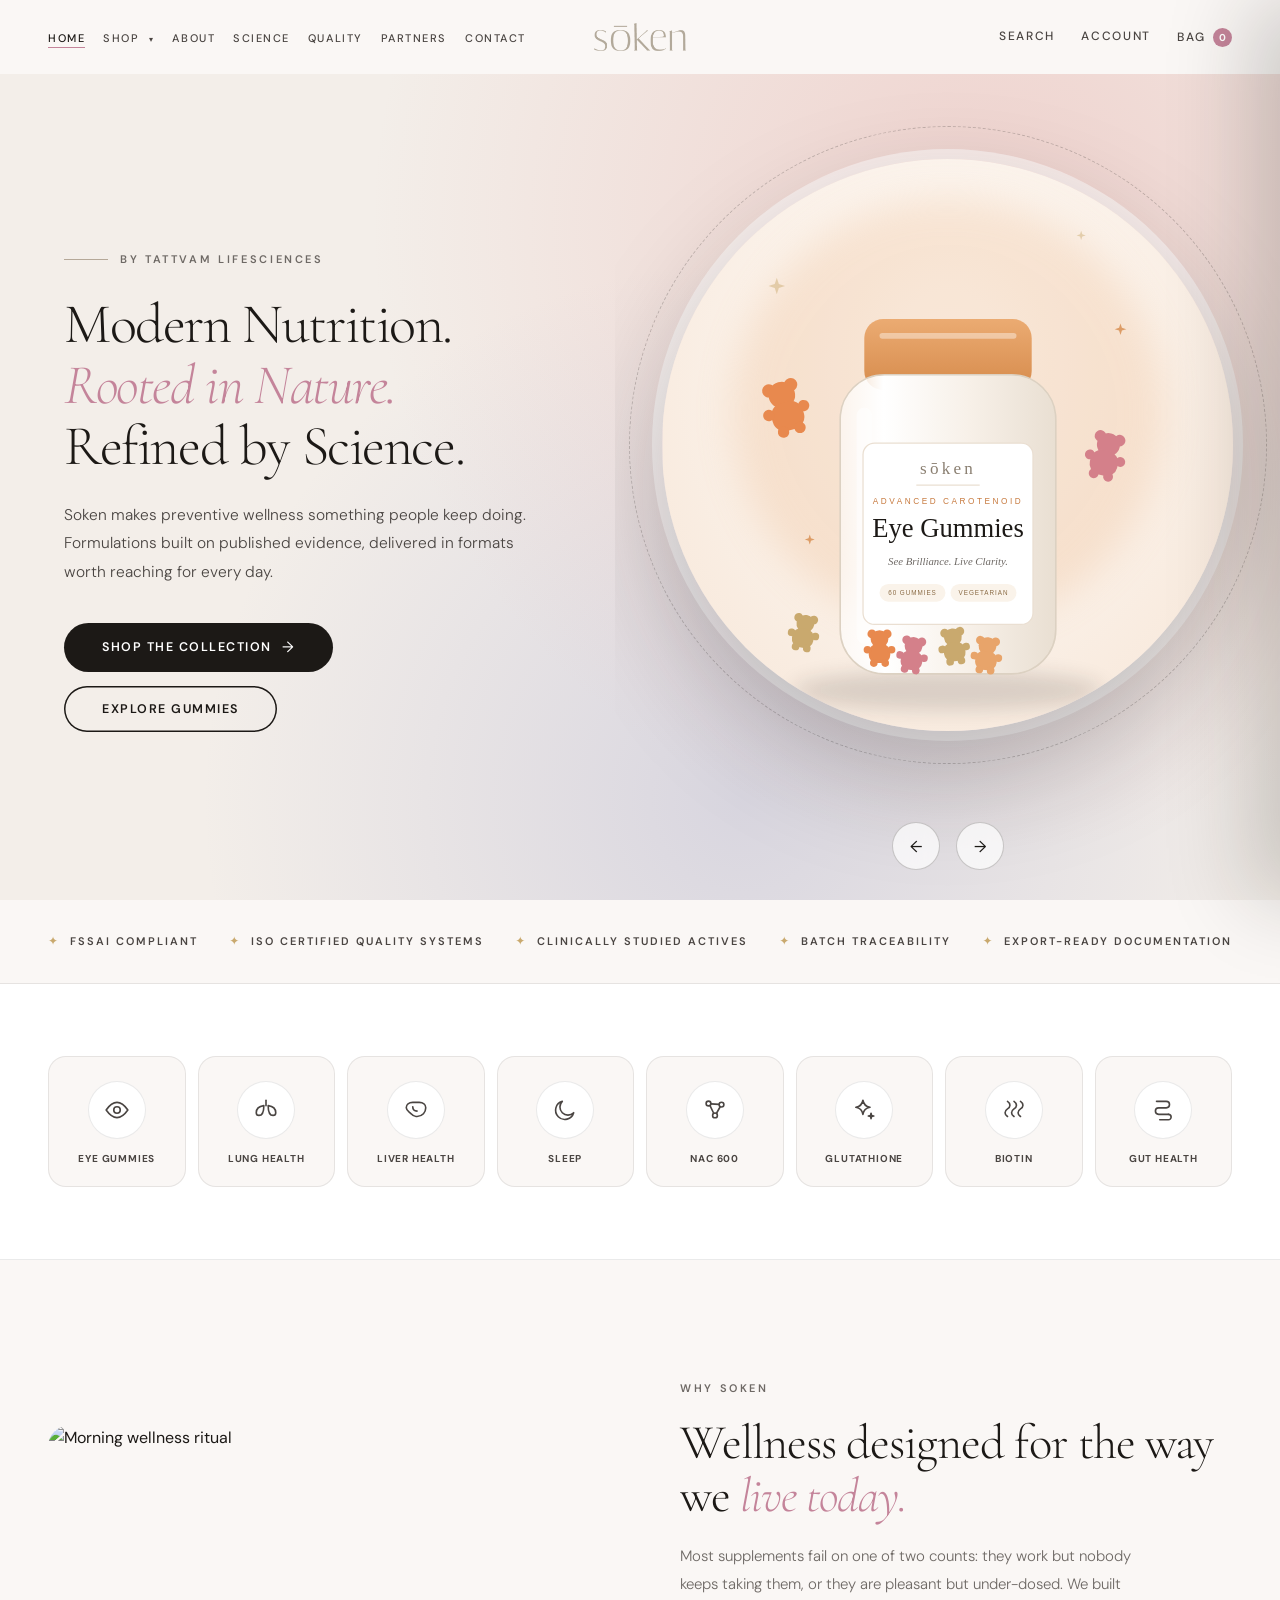
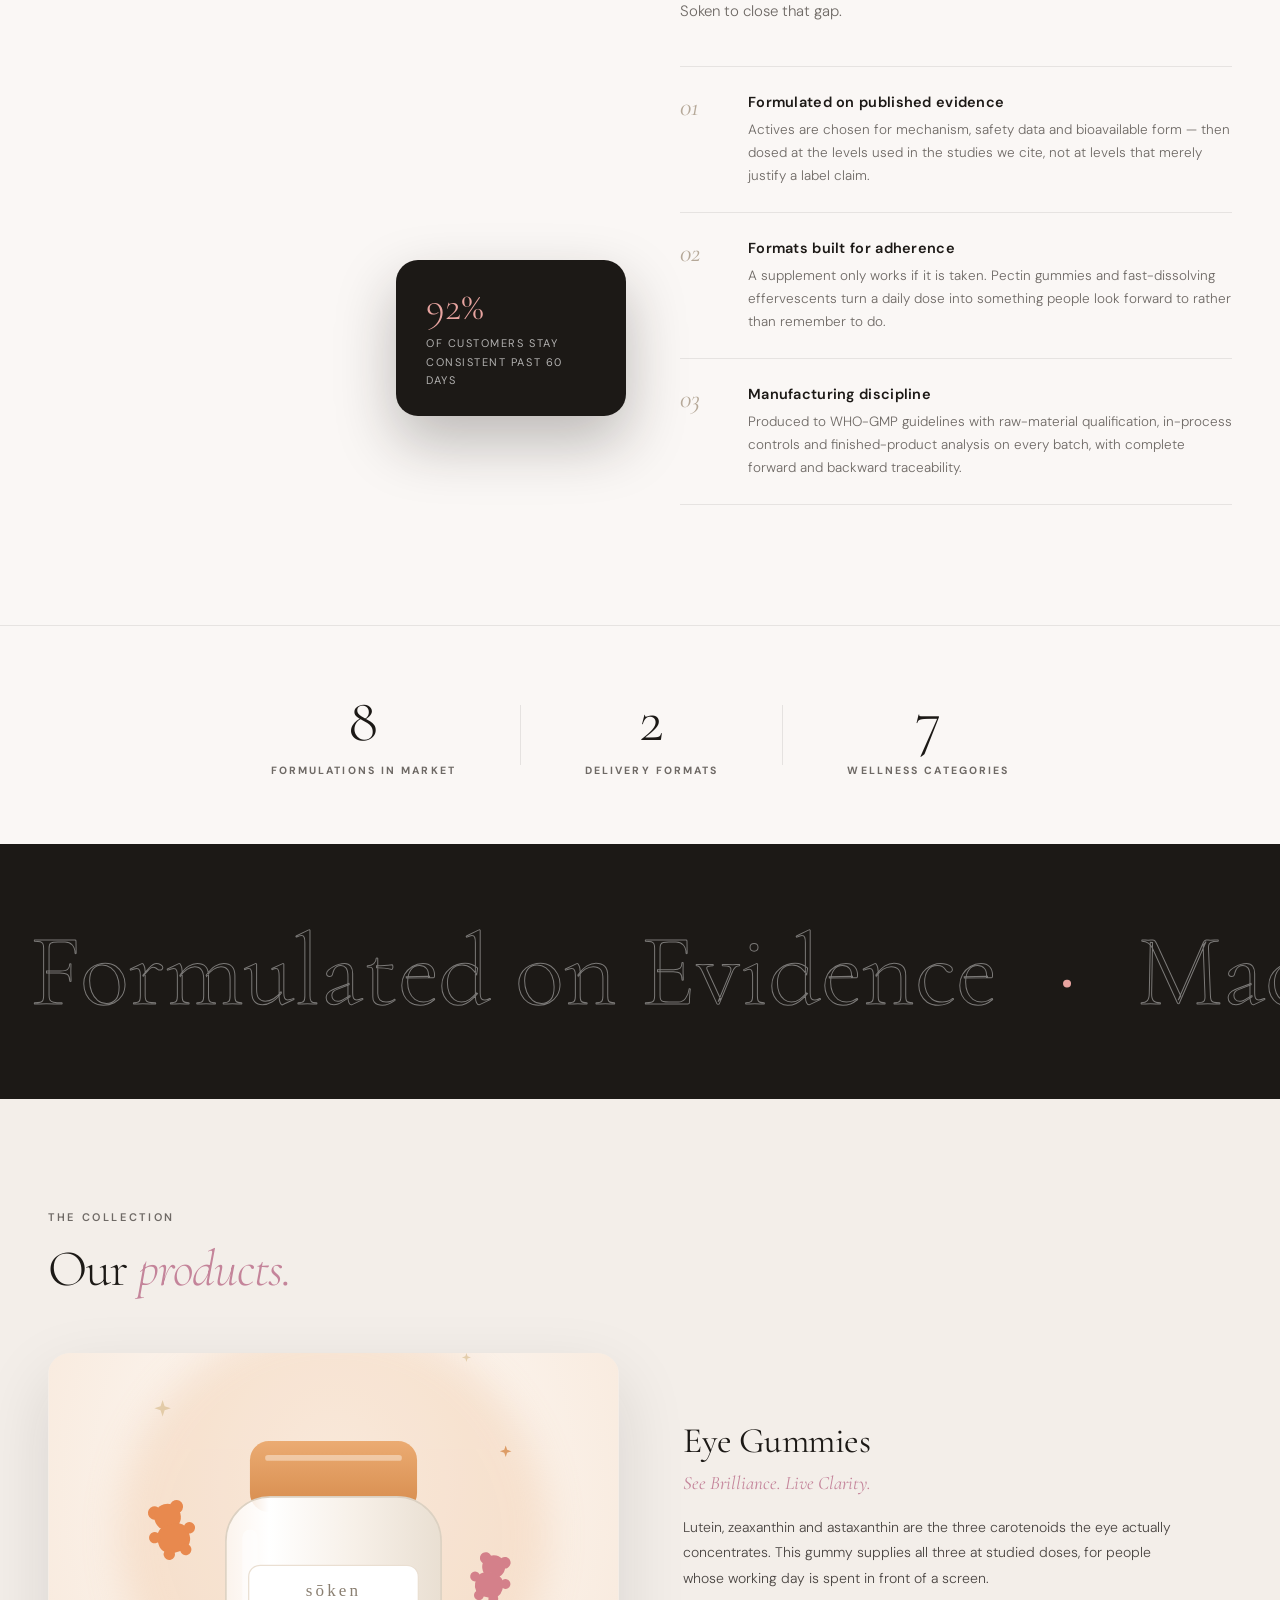
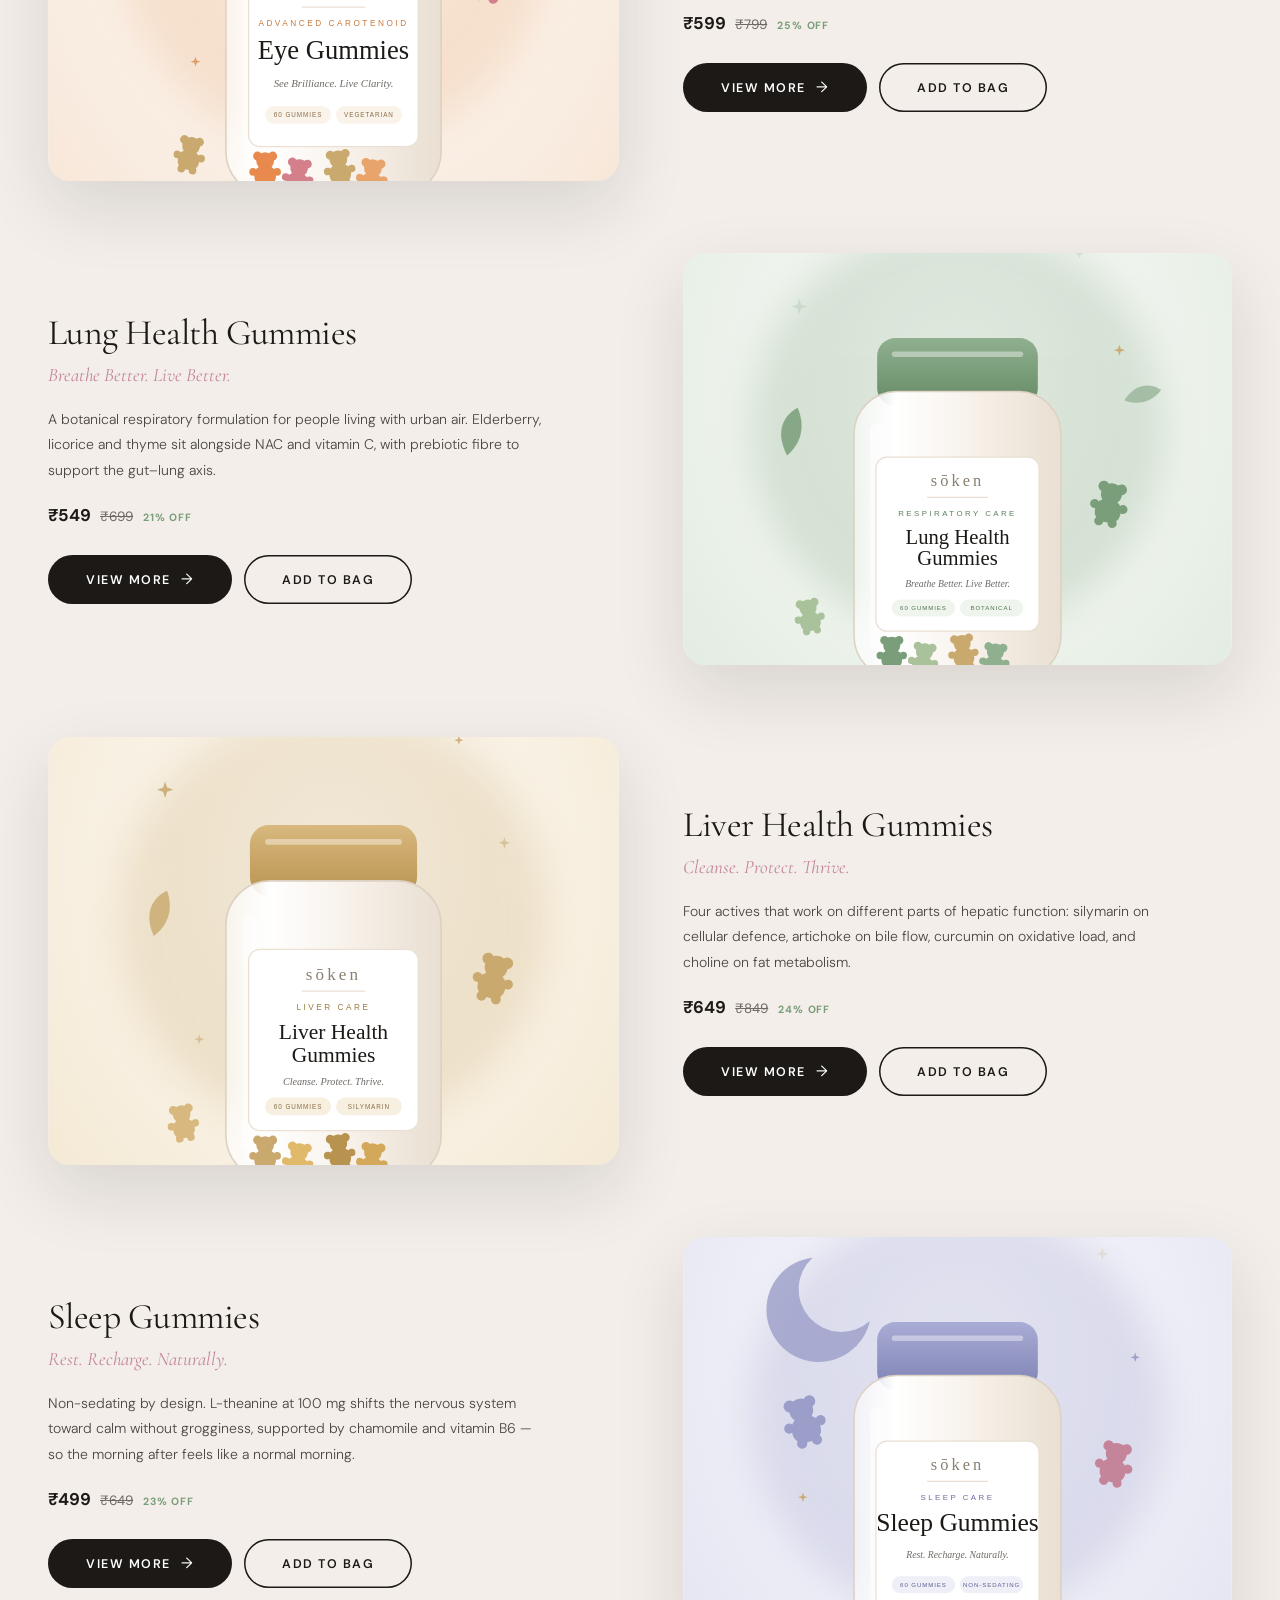
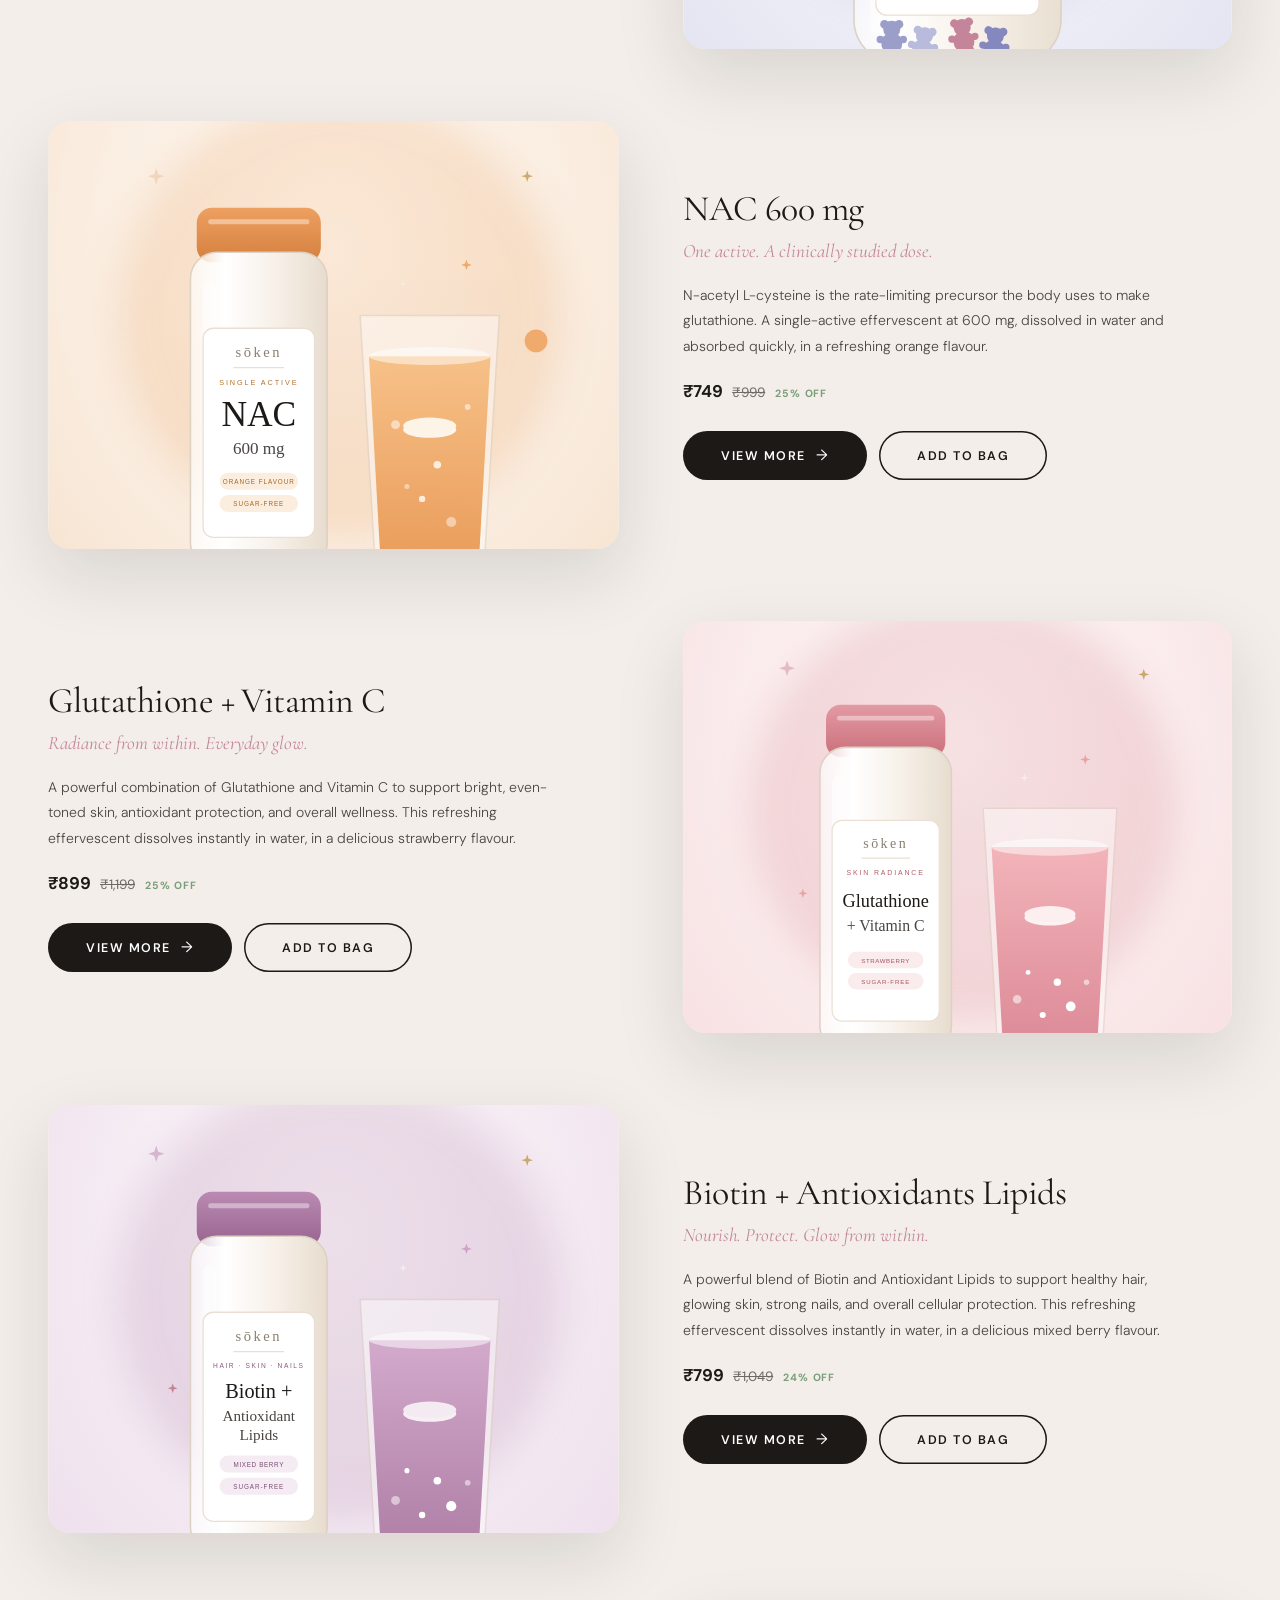
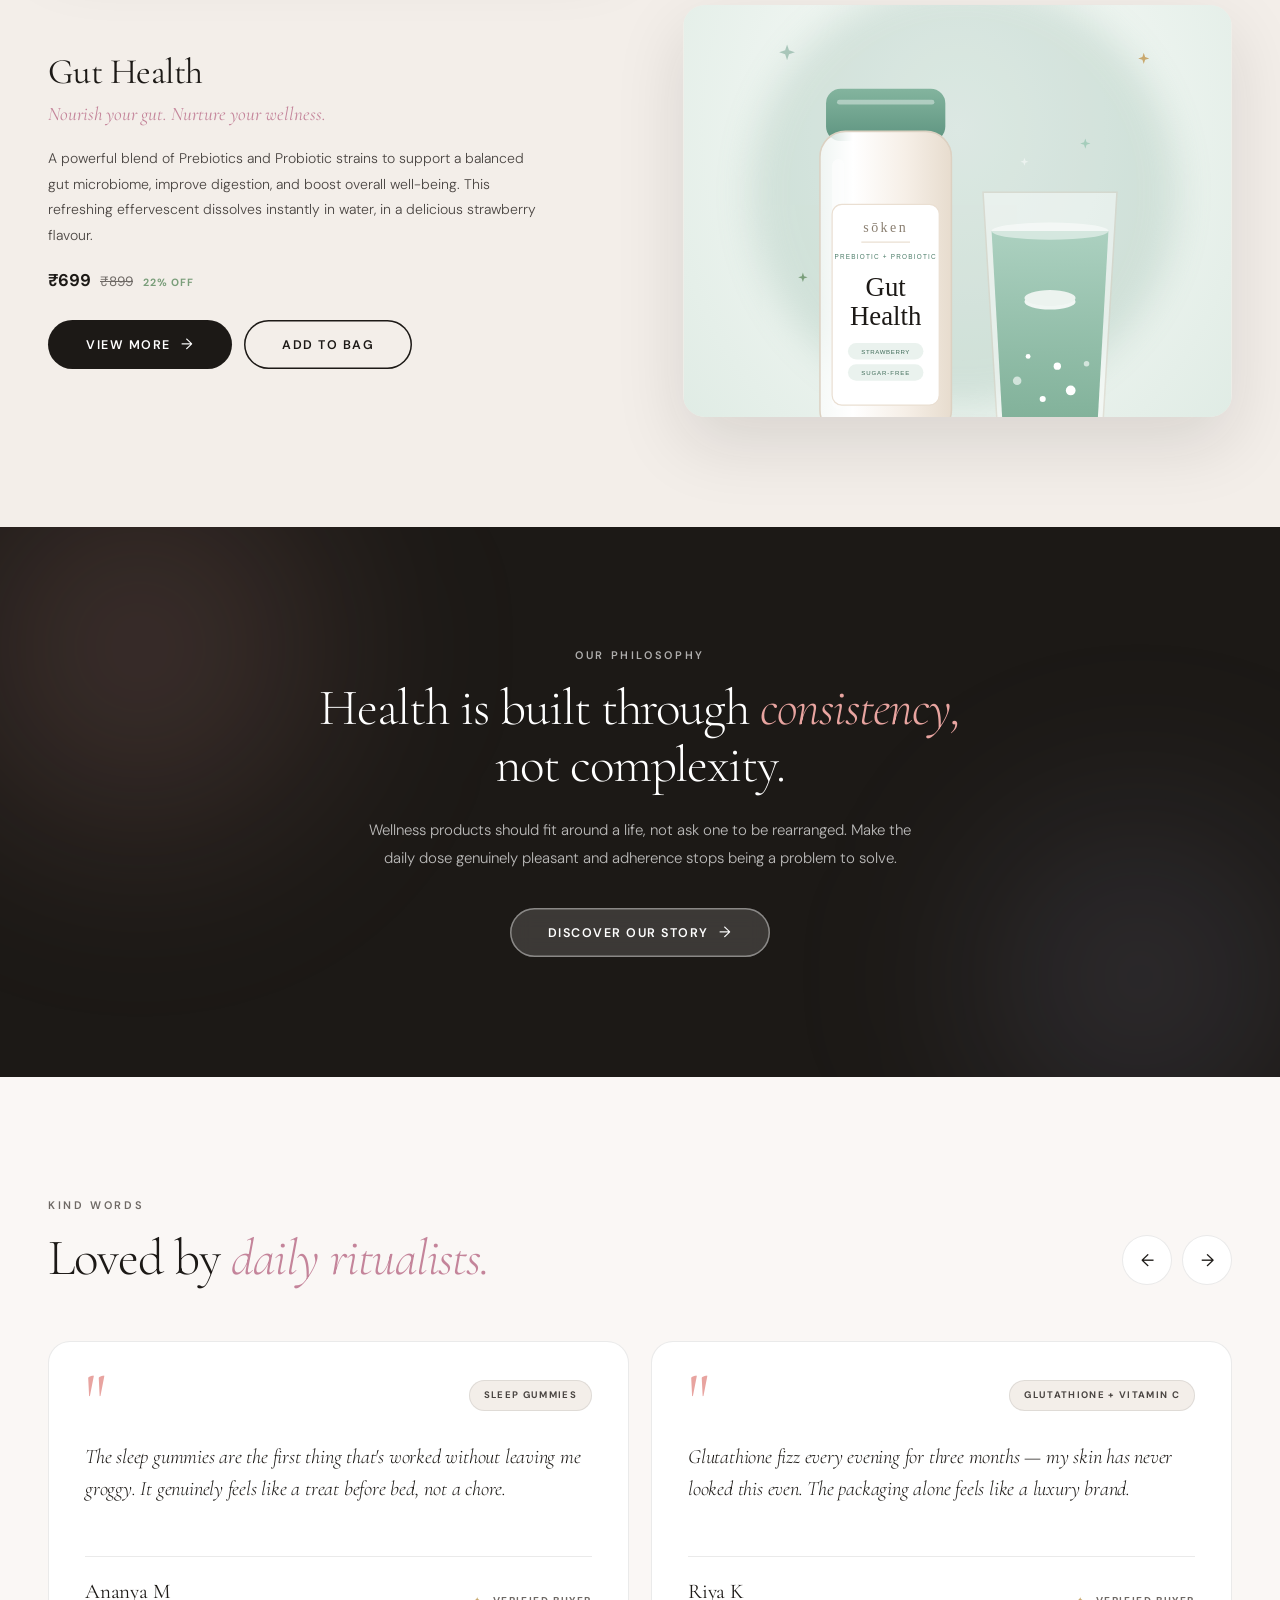
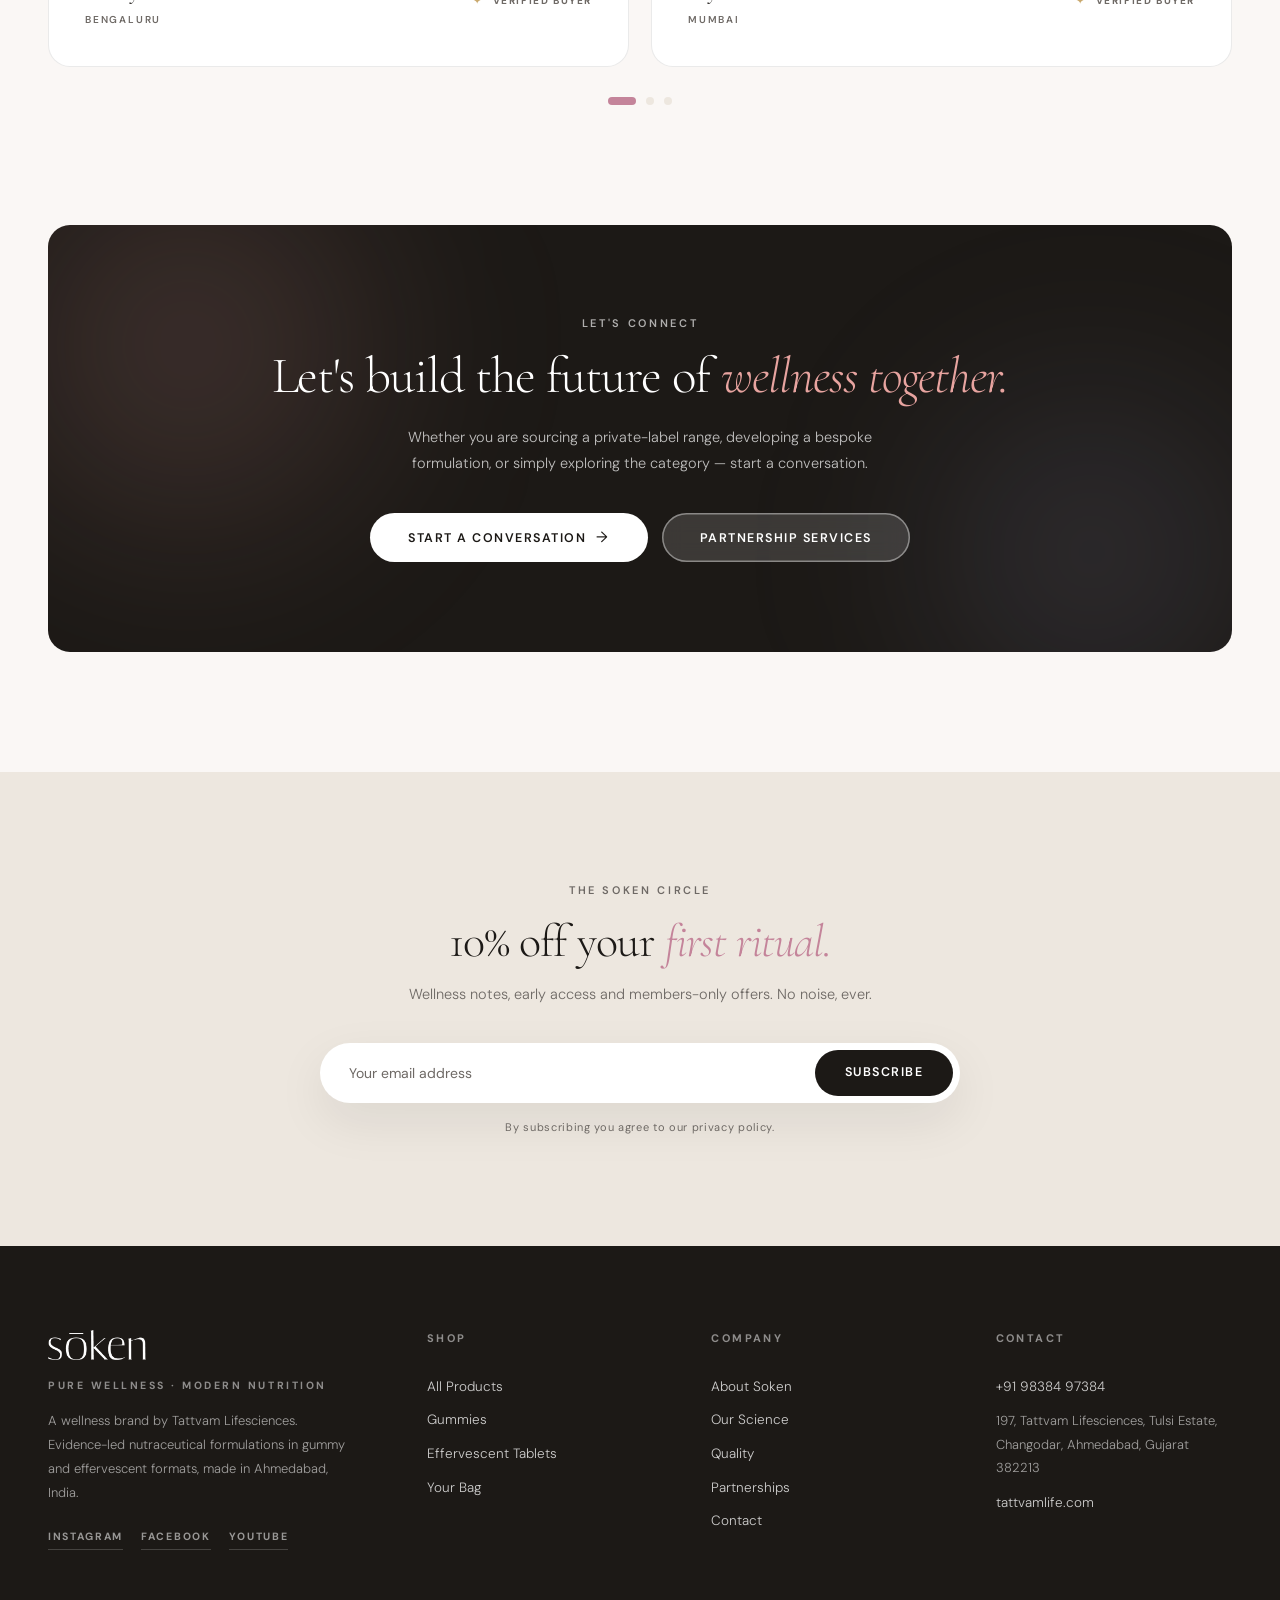
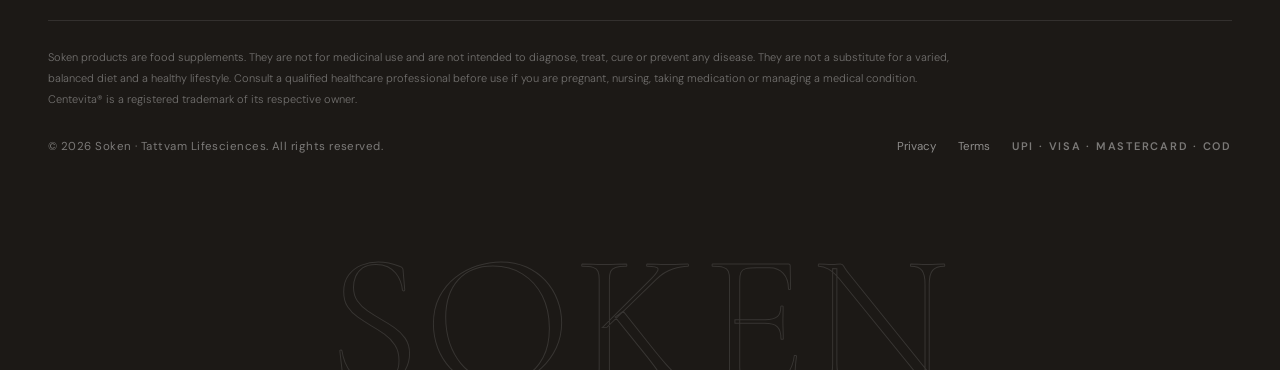
==== index.html @ b578eba3 "Soken premium ecommerce site Static multi-page site (home, shop, product, cart, checkout, about, sci" ====
<!DOCTYPE html>
<html lang="en">
<head>
<meta charset="utf-8">
<meta name="viewport" content="width=device-width,initial-scale=1">
<title>Soken — Pure Wellness. Modern Nutrition.</title>
<meta name="description" content="Soken functional gummies and effervescent tablets — eye, respiratory, liver, sleep, skin and gut wellness. Formulated on evidence, made under WHO-GMP.">
<link rel="icon" href="assets/logo.png">
<link rel="preconnect" href="https://fonts.googleapis.com">
<link rel="preconnect" href="https://fonts.gstatic.com" crossorigin>
<link href="https://fonts.googleapis.com/css2?family=Cormorant+Garamond:ital,wght@0,300;0,400;0,500;1,300;1,400&family=DM+Sans:opsz,wght@9..40,300;9..40,400;9..40,500;9..40,600;9..40,700&display=swap" rel="stylesheet">
<link rel="stylesheet" href="assets/css/style.css?v=2">
</head>
<body data-page="home">

<!-- ===== HEADER ===== -->
<header class="hdr" id="hdr">
  <button class="ham" id="ham" aria-label="Open menu" aria-expanded="false"><span></span><span></span><span></span></button>
  <ul class="hdr-links">
    <li><a href="index.html" class="on">Home</a></li>
    <li class="dd">
      <a href="shop.html">Shop <span class="crt">▾</span></a>
      <div class="dd-panel">
        <a href="shop.html"><span class="t">All Products</span><span class="s">The complete collection</span></a>
        <a href="shop.html?cat=gummies"><span class="t">Gummies</span><span class="s">Eye · Lung · Liver · Sleep</span></a>
        <a href="shop.html?cat=effervescent"><span class="t">Effervescent Tablets</span><span class="s">NAC · Glutathione · Biotin · Gut Health</span></a>
      </div>
    </li>
    <li><a href="about.html">About</a></li>
    <li><a href="science.html">Science</a></li>
    <li><a href="quality.html">Quality</a></li>
    <li><a href="partners.html">Partners</a></li>
    <li><a href="contact.html">Contact</a></li>
  </ul>
  <a href="index.html" class="hdr-logo" aria-label="Soken — home">
    <img src="assets/logo.png" alt="Soken" width="99" height="28">
  </a>
  <div class="hdr-actions">
    <a href="shop.html" class="hide-m">Search</a>
    <a href="#" class="hide-m" onclick="event.preventDefault();toast('Accounts coming soon')">Account</a>
    <button class="bag-btn" onclick="openDrawer()">Bag <span class="bag-n">0</span></button>
  </div>
</header>

<nav class="mnav" id="mnav" aria-label="Mobile">
  <a href="index.html">Home</a>
  <a href="shop.html">Shop All</a>
  <a href="shop.html?cat=gummies">Gummies</a>
  <a href="shop.html?cat=effervescent">Effervescent</a>
  <a href="about.html">About</a>
  <a href="science.html">Science</a>
  <a href="quality.html">Quality</a>
  <a href="partners.html">Partners</a>
  <a href="contact.html">Contact</a>
  <a href="cart.html">Your Bag</a>
  <span class="ey">By Tattvam Lifesciences</span>
</nav>

<main>

<!-- ===== HERO (full width: content left · product slider right) ===== -->
<section class="hero">
  <div class="hero-l">
    <div class="rv">
      <div class="hero-kicker"><span class="k-line"></span><span class="ey">By Tattvam Lifesciences</span></div>
      <h1>Modern Nutrition.<br><em>Rooted in Nature.</em><br>Refined by Science.</h1>
      <p class="hero-sub">Soken makes preventive wellness something people keep doing. Formulations built on published evidence, delivered in formats worth reaching for every day.</p>
      <div class="hero-btns">
        <a class="btn btn-ink" href="shop.html">Shop the Collection <span class="ar">→</span></a>
        <a class="btn btn-ol" href="shop.html?cat=gummies">Explore Gummies</a>
      </div>
    </div>
  </div>
  <div class="hero-r">
    <div class="hs-ring" aria-hidden="true"></div>
    <div class="hs-round">
      <div class="hslide on">
        <img src="assets/img/products/eye-gummies.svg" alt="Eye Gummies">
      </div>
      <div class="hslide">
        <img src="assets/img/products/nac-600.svg" alt="NAC 600 mg Effervescent" loading="lazy">
      </div>
      <div class="hslide">
        <img src="assets/img/products/sleep-gummies.svg" alt="Sleep Gummies" loading="lazy">
      </div>
    </div>
    <button class="hs-ar prev" onclick="heroGo(hsI-1)" aria-label="Previous slide">←</button>
    <button class="hs-ar next" onclick="heroGo(hsI+1)" aria-label="Next slide">→</button>
  </div>
</section>

<!-- ===== TRUST STRIP ===== -->
<section class="trust">
  <div class="ct">
    <div class="trust-in">
      <div class="trust-i"><i>✦</i> FSSAI Compliant</div>
      <div class="trust-i"><i>✦</i> ISO Certified Quality Systems</div>
      <div class="trust-i"><i>✦</i> Clinically Studied Actives</div>
      <div class="trust-i"><i>✦</i> Batch Traceability</div>
      <div class="trust-i"><i>✦</i> Export-Ready Documentation</div>
    </div>
  </div>
</section>

<!-- ===== AT A GLANCE (counts + product quick nav) ===== -->
<section class="glance">
  <div class="ct">
    <div class="gl-prods rv">
      <a href="#p-eye-gummies"><span class="ic"><img src="assets/img/icons/eye.svg" alt="" width="26" height="26"></span><span class="tx">Eye Gummies</span></a>
      <a href="#p-respiratory-gummies"><span class="ic"><img src="assets/img/icons/lungs.svg" alt="" width="26" height="26"></span><span class="tx">Lung Health</span></a>
      <a href="#p-liver-gummies"><span class="ic"><img src="assets/img/icons/liver.svg" alt="" width="26" height="26"></span><span class="tx">Liver Health</span></a>
      <a href="#p-sleep-gummies"><span class="ic"><img src="assets/img/icons/sleep.svg" alt="" width="26" height="26"></span><span class="tx">Sleep</span></a>
      <a href="#p-nac-600"><span class="ic"><img src="assets/img/icons/nac.svg" alt="" width="26" height="26"></span><span class="tx">NAC 600</span></a>
      <a href="#p-gluta-vitc"><span class="ic"><img src="assets/img/icons/glow.svg" alt="" width="26" height="26"></span><span class="tx">Glutathione</span></a>
      <a href="#p-biotin-antiox"><span class="ic"><img src="assets/img/icons/biotin.svg" alt="" width="26" height="26"></span><span class="tx">Biotin</span></a>
      <a href="#p-gut-health"><span class="ic"><img src="assets/img/icons/gut.svg" alt="" width="26" height="26"></span><span class="tx">Gut Health</span></a>
    </div>
  </div>
</section>

<!-- ===== WHY SOKEN / STORY ===== -->
<section class="ritual" id="ritual">
  <div class="ct">
    <div class="rit-grid">
      <div class="rit-media rv">
        <div class="big">
          <img src="https://images.unsplash.com/photo-1544367567-0f2fcb009e0b?q=80&w=1100&auto=format&fit=crop" alt="Morning wellness ritual" loading="lazy" onerror="this.onerror=null;this.src='https://picsum.photos/seed/soken-ritual/1100/1250'">
        </div>
        <div class="rit-badge">
          <div class="n">92%</div>
          <div class="l">of customers stay consistent past 60 days</div>
        </div>
      </div>
      <div class="rit-tx rv" data-d="2">
        <span class="ey">Why Soken</span>
        <h2>Wellness designed for the way we <em>live today.</em></h2>
        <p>Most supplements fail on one of two counts: they work but nobody keeps taking them, or they are pleasant but under-dosed. We built Soken to close that gap.</p>
        <div class="rit-steps">
          <div class="rit-step">
            <div class="rs-n">01</div>
            <div class="rs-t"><h4>Formulated on published evidence</h4><p>Actives are chosen for mechanism, safety data and bioavailable form — then dosed at the levels used in the studies we cite, not at levels that merely justify a label claim.</p></div>
          </div>
          <div class="rit-step">
            <div class="rs-n">02</div>
            <div class="rs-t"><h4>Formats built for adherence</h4><p>A supplement only works if it is taken. Pectin gummies and fast-dissolving effervescents turn a daily dose into something people look forward to rather than remember to do.</p></div>
          </div>
          <div class="rit-step">
            <div class="rs-n">03</div>
            <div class="rs-t"><h4>Manufacturing discipline</h4><p>Produced to WHO-GMP guidelines with raw-material qualification, in-process controls and finished-product analysis on every batch, with complete forward and backward traceability.</p></div>
          </div>
        </div>
      </div>
    </div>
  </div>
</section>

<!-- ===== COUNTS ===== -->
<section class="counts">
  <div class="ct">
    <div class="gl-stats rv">
      <div class="gl-s"><div class="n">8</div><div class="l">Formulations in market</div></div>
      <div class="gl-div" aria-hidden="true"></div>
      <div class="gl-s"><div class="n">2</div><div class="l">Delivery formats</div></div>
      <div class="gl-div" aria-hidden="true"></div>
      <div class="gl-s"><div class="n">7</div><div class="l">Wellness categories</div></div>
    </div>
  </div>
</section>

<!-- ===== MARQUEE DIVIDER ===== -->
<div class="mq" aria-hidden="true">
  <div class="mq-track">
    <span class="mq-t">Formulated on Evidence</span><span class="mq-t fill">·</span>
    <span class="mq-t">Made Delicious</span><span class="mq-t fill">·</span>
    <span class="mq-t fill">Taken Daily</span><span class="mq-t">·</span>
    <span class="mq-t">Formulated on Evidence</span><span class="mq-t fill">·</span>
    <span class="mq-t">Made Delicious</span><span class="mq-t fill">·</span>
    <span class="mq-t fill">Taken Daily</span><span class="mq-t">·</span>
  </div>
</div>

<!-- ===== BESTSELLERS (all products, alternating) ===== -->
<section class="sec sec-tint" id="best">
  <div class="ct">
    <div class="sec-hd rv">
      <div>
        <span class="ey">The Collection</span>
        <h2>Our <em>products.</em></h2>
      </div>
    </div>
    <div class="bl-list" id="best-list"></div>
  </div>
</section>

<!-- ===== PHILOSOPHY ===== -->
<section class="values">
  <div class="orb v-o1"></div>
  <div class="orb v-o2"></div>
  <div class="ct">
    <span class="ey lt rv" style="text-align:center">Our Philosophy</span>
    <h2 class="rv" data-d="1" style="margin-top:16px">Health is built through <em>consistency,</em><br>not complexity.</h2>
    <p class="lead rv" data-d="2">Wellness products should fit around a life, not ask one to be rearranged. Make the daily dose genuinely pleasant and adherence stops being a problem to solve.</p>
    <div class="btn-row rv" data-d="3"><a class="btn btn-ghost" href="about.html">Discover Our Story <span class="ar">→</span></a></div>
  </div>
</section>

<!-- ===== TESTIMONIALS CAROUSEL ===== -->
<section class="tsl">
  <div class="ct">
    <div class="sec-hd rv">
      <div>
        <span class="ey">Kind Words</span>
        <h2>Loved by <em>daily ritualists.</em></h2>
      </div>
      <div class="tsl-arrows">
        <button class="tsl-ar" onclick="tstGo(tstI-1)" aria-label="Previous review">←</button>
        <button class="tsl-ar" onclick="tstGo(tstI+1)" aria-label="Next review">→</button>
      </div>
    </div>
    <div class="tsl-vp rv" data-d="2">
      <div class="tsl-track" id="tsl-track">
        <article class="tsl-slide">
          <div class="tsl-card">
            <div class="tsl-top"><span class="tsl-mark">"</span><span class="tsl-chip">Sleep Gummies</span></div>
            <p class="tsl-q">The sleep gummies are the first thing that's worked without leaving me groggy. It genuinely feels like a treat before bed, not a chore.</p>
            <div class="tsl-who">
              <div><div class="tsl-name">Ananya M</div><div class="tsl-city">Bengaluru</div></div>
              <span class="tsl-verified"><i>✦</i> Verified buyer</span>
            </div>
          </div>
        </article>
        <article class="tsl-slide">
          <div class="tsl-card">
            <div class="tsl-top"><span class="tsl-mark">"</span><span class="tsl-chip">Glutathione + Vitamin C</span></div>
            <p class="tsl-q">Glutathione fizz every evening for three months — my skin has never looked this even. The packaging alone feels like a luxury brand.</p>
            <div class="tsl-who">
              <div><div class="tsl-name">Riya K</div><div class="tsl-city">Mumbai</div></div>
              <span class="tsl-verified"><i>✦</i> Verified buyer</span>
            </div>
          </div>
        </article>
        <article class="tsl-slide">
          <div class="tsl-card">
            <div class="tsl-top"><span class="tsl-mark">"</span><span class="tsl-chip">NAC 600 mg</span></div>
            <p class="tsl-q">I recommend the NAC effervescent to my patients who struggle with capsules. Clinical dose, clean excipients, and they actually finish the pack.</p>
            <div class="tsl-who">
              <div><div class="tsl-name">Dr Nikhil S</div><div class="tsl-city">Pune</div></div>
              <span class="tsl-verified"><i>✦</i> Verified buyer</span>
            </div>
          </div>
        </article>
        <article class="tsl-slide">
          <div class="tsl-card">
            <div class="tsl-top"><span class="tsl-mark">"</span><span class="tsl-chip">Gut Health</span></div>
            <p class="tsl-q">Two weeks of the gut health fizz and the post-lunch bloat is gone. Green apple flavour, zero sugar — it has replaced my evening soda entirely.</p>
            <div class="tsl-who">
              <div><div class="tsl-name">Karan T</div><div class="tsl-city">Delhi</div></div>
              <span class="tsl-verified"><i>✦</i> Verified buyer</span>
            </div>
          </div>
        </article>
      </div>
    </div>
    <div class="tsl-dots"></div>
  </div>
</section>

<!-- ===== CTA ===== -->
<section class="ctab">
  <div class="ct">
    <div class="ctab-card rv">
      <div class="orb v-o1"></div>
      <div class="orb v-o2"></div>
      <span class="ey lt">Let's Connect</span>
      <h2>Let's build the future of <em>wellness together.</em></h2>
      <p>Whether you are sourcing a private-label range, developing a bespoke formulation, or simply exploring the category — start a conversation.</p>
      <div class="btn-row">
        <a class="btn btn-lt" href="contact.html">Start a Conversation <span class="ar">→</span></a>
        <a class="btn btn-ghost" href="partners.html">Partnership Services</a>
      </div>
    </div>
  </div>
</section>

<!-- ===== NEWSLETTER ===== -->
<section class="news">
  <div class="ct">
    <div class="news-in rv">
      <span class="ey" style="margin-bottom:16px">The Soken Circle</span>
      <h2>10% off your <em>first ritual.</em></h2>
      <p>Wellness notes, early access and members-only offers. No noise, ever.</p>
      <form class="news-form" id="news-form">
        <input type="email" placeholder="Your email address" required aria-label="Email address">
        <button class="btn btn-ink" type="submit">Subscribe</button>
      </form>
      <div class="news-note">By subscribing you agree to our privacy policy.</div>
    </div>
  </div>
</section>

</main>

<!-- ===== FOOTER ===== -->
<footer class="ftr">
  <div class="ct">
    <div class="ftr-grid">
      <div class="ftr-brand">
        <img src="assets/logo.png" alt="Soken">
        <div class="ftr-tag">Pure Wellness · Modern Nutrition</div>
        <p>A wellness brand by Tattvam Lifesciences. Evidence-led nutraceutical formulations in gummy and effervescent formats, made in Ahmedabad, India.</p>
        <div class="ftr-soc">
          <a href="#" onclick="event.preventDefault();toast('Instagram coming soon')">Instagram</a>
          <a href="#" onclick="event.preventDefault();toast('Facebook coming soon')">Facebook</a>
          <a href="#" onclick="event.preventDefault();toast('YouTube coming soon')">YouTube</a>
        </div>
      </div>
      <div class="ftr-col">
        <h5>Shop</h5>
        <a href="shop.html">All Products</a>
        <a href="shop.html?cat=gummies">Gummies</a>
        <a href="shop.html?cat=effervescent">Effervescent Tablets</a>
        <a href="cart.html">Your Bag</a>
      </div>
      <div class="ftr-col">
        <h5>Company</h5>
        <a href="about.html">About Soken</a>
        <a href="science.html">Our Science</a>
        <a href="quality.html">Quality</a>
        <a href="partners.html">Partnerships</a>
        <a href="contact.html">Contact</a>
      </div>
      <div class="ftr-col">
        <h5>Contact</h5>
        <a href="tel:+919838497384">+91 98384 97384</a>
        <address class="ftr-addr">197, Tattvam Lifesciences, Tulsi Estate, Changodar, Ahmedabad, Gujarat 382213</address>
        <a href="https://tattvamlife.com" rel="noopener">tattvamlife.com</a>
      </div>
    </div>
    <div class="ftr-legal">
      <p>Soken products are food supplements. They are not for medicinal use and are not intended to diagnose, treat, cure or prevent any disease. They are not a substitute for a varied, balanced diet and a healthy lifestyle. Consult a qualified healthcare professional before use if you are pregnant, nursing, taking medication or managing a medical condition. Centevita® is a registered trademark of its respective owner.</p>
    </div>
    <div class="ftr-bot">
      <p>© 2026 Soken · Tattvam Lifesciences. All rights reserved.</p>
      <div class="ftr-bl">
        <a href="#" onclick="event.preventDefault();toast('Coming soon')">Privacy</a>
        <a href="#" onclick="event.preventDefault();toast('Coming soon')">Terms</a>
        <span class="ftr-pay">UPI · Visa · Mastercard · COD</span>
      </div>
    </div>
  </div>
  <div class="ftr-word" aria-hidden="true">SOKEN</div>
</footer>

<script src="assets/js/store.js?v=2"></script>
</body>
</html>
---- assets/css/style.css ----
/* =========================================================
   SOKEN-1 — Premium ecommerce stylesheet
   Fonts + palette carried over from the original Soken site
   ========================================================= */

/* ===== TOKENS ===== */
:root{
  --brand:#B5A898; --blush:#E8A4A0; --periwinkle:#9B9EC9;
  --mauve:#C4849A; --rose:#D4808A; --sage:#7A9E7A; --honey:#C9A96E;
  --cream:#FAF7F5; --cream-mid:#F3EEE9; --cream-dark:#EDE7DF;
  --ink:#1C1916; --ink-mid:#4A4542; --ink-light:#6E6965; --white:#fff;
  --line:rgba(28,25,22,.09);
  --fd:'Cormorant Garamond',Georgia,serif;
  --fb:'DM Sans',system-ui,-apple-system,sans-serif;
  --ease:cubic-bezier(.25,.46,.45,.94);
  --rp:100px; --rc:22px;
  --hdr-h:74px; --bar-h:0px;
}

*,*::before,*::after{box-sizing:border-box;margin:0;padding:0}
html{scroll-behavior:smooth;font-size:16px}
body{font-family:var(--fb);background:var(--cream);color:var(--ink);line-height:1.6;overflow-x:hidden}
img{display:block;max-width:100%}
a{text-decoration:none;color:inherit}
button{font-family:inherit;cursor:pointer}
::selection{background:var(--blush);color:var(--white)}
::-webkit-scrollbar{width:4px;height:4px}
::-webkit-scrollbar-track{background:var(--cream-mid)}
::-webkit-scrollbar-thumb{background:var(--brand);border-radius:4px}
:focus-visible{outline:2px solid var(--mauve);outline-offset:3px;border-radius:4px}
[id]{scroll-margin-top:calc(var(--hdr-h) + var(--bar-h) + 20px)}

.ct{max-width:1320px;margin:0 auto;padding:0 48px}
@media(max-width:768px){.ct{padding:0 20px}}

/* ===== TYPE HELPERS ===== */
.ey{font-size:11px;font-weight:600;letter-spacing:.24em;text-transform:uppercase;color:var(--ink-light);display:block}
.ey.lt{color:rgba(255,255,255,.65)}
.hd-serif{font-family:var(--fd);font-weight:300;letter-spacing:-.02em;line-height:1.08;color:var(--ink)}
.hd-serif em{font-style:italic;color:var(--mauve)}

.sec{padding:110px 0}
.sec-hd{display:flex;align-items:flex-end;justify-content:space-between;gap:28px;margin-bottom:56px}
.sec-hd .ey{margin-bottom:16px}
.sec-hd h2{font-family:var(--fd);font-size:clamp(34px,4vw,56px);font-weight:300;letter-spacing:-.02em;line-height:1.06}
.sec-hd h2 em{font-style:italic;color:var(--mauve)}
.sec-hd .sh-link{font-size:12px;font-weight:600;letter-spacing:.18em;text-transform:uppercase;color:var(--ink);
  border-bottom:1px solid var(--ink);padding-bottom:5px;white-space:nowrap;transition:color .3s,border-color .3s}
.sec-hd .sh-link:hover{color:var(--mauve);border-color:var(--mauve)}
.sec-hd.center{flex-direction:column;align-items:center;text-align:center}

/* ===== BUTTONS ===== */
.btn{display:inline-flex;align-items:center;justify-content:center;gap:10px;font-size:12.5px;font-weight:600;
  letter-spacing:.12em;text-transform:uppercase;padding:17px 38px;border-radius:var(--rp);border:none;
  transition:all .35s var(--ease);text-decoration:none;line-height:1}
.btn .ar{font-family:var(--fb);font-weight:400;font-size:15px;transition:transform .3s var(--ease)}
.btn:hover .ar{transform:translateX(5px)}
.btn-ink{background:var(--ink);color:var(--white)}
.btn-ink:hover{background:var(--mauve);transform:translateY(-2px);box-shadow:0 14px 30px rgba(196,132,154,.35)}
.btn-ol{background:transparent;color:var(--ink);box-shadow:inset 0 0 0 1.5px var(--ink)}
.btn-ol:hover{background:var(--ink);color:var(--white);transform:translateY(-2px)}
.btn-lt{background:var(--white);color:var(--ink)}
.btn-lt:hover{background:var(--cream-dark);transform:translateY(-2px)}
.btn-ghost{background:rgba(255,255,255,.14);color:var(--white);box-shadow:inset 0 0 0 1.5px rgba(255,255,255,.4);backdrop-filter:blur(10px)}
.btn-ghost:hover{background:rgba(255,255,255,.28);transform:translateY(-2px)}
.btn-wide{width:100%}
.btn:disabled{opacity:.5;pointer-events:none}

/* ===== REVEAL ===== */
.rv{opacity:0;transform:translateY(38px);transition:opacity .9s var(--ease),transform .9s var(--ease)}
.rv.in{opacity:1;transform:translateY(0)}
[data-d="1"]{transition-delay:.08s}[data-d="2"]{transition-delay:.16s}
[data-d="3"]{transition-delay:.24s}[data-d="4"]{transition-delay:.32s}
[data-d="5"]{transition-delay:.40s}[data-d="6"]{transition-delay:.48s}

@keyframes marq{from{transform:translateX(0)}to{transform:translateX(-50%)}}

/* ===== HEADER ===== */
.hdr{position:fixed;top:var(--bar-h);left:0;right:0;z-index:110;height:var(--hdr-h);
  display:grid;grid-template-columns:1fr auto 1fr;align-items:center;padding:0 48px;
  transition:background .45s var(--ease),box-shadow .45s,backdrop-filter .45s}
.hdr.solid,.hdr.force-solid{background:rgba(250,247,245,.9);backdrop-filter:blur(20px);box-shadow:0 1px 0 var(--line)}
/* Light variant — transparent header over dark hero (home page) */
.hdr.lt:not(.solid):not(.force-solid) .hdr-links a,
.hdr.lt:not(.solid):not(.force-solid) .hdr-actions a,
.hdr.lt:not(.solid):not(.force-solid) .hdr-actions button{color:rgba(255,255,255,.85)}
.hdr.lt:not(.solid):not(.force-solid) .hdr-links a:hover,
.hdr.lt:not(.solid):not(.force-solid) .hdr-actions a:hover,
.hdr.lt:not(.solid):not(.force-solid) .hdr-actions button:hover{color:var(--white)}
.hdr.lt:not(.solid):not(.force-solid) .hdr-logo img{filter:brightness(0) invert(1)}
.hdr.lt:not(.solid):not(.force-solid) .ham span{background:var(--white)}
.hdr-links{display:flex;align-items:center;gap:30px;list-style:none}
.hdr-links a{font-size:12px;font-weight:500;letter-spacing:.14em;text-transform:uppercase;color:var(--ink-mid);
  position:relative;padding-bottom:3px;transition:color .25s}
.hdr-links a::after{content:'';position:absolute;left:0;right:0;bottom:0;height:1px;background:var(--mauve);
  transform:scaleX(0);transform-origin:left;transition:transform .35s var(--ease)}
.hdr-links a:hover{color:var(--ink)}
.hdr-links a:hover::after,.hdr-links a.on::after{transform:scaleX(1)}
.hdr-links a.on{color:var(--ink)}
@media(max-width:1280px){.hdr-links{gap:18px}.hdr-links a{font-size:11px}}

/* Shop dropdown */
.dd{position:relative}
.dd::after{content:'';position:absolute;top:100%;left:-20px;right:-20px;height:18px}
.crt{font-size:8px;margin-left:5px;display:inline-block;vertical-align:middle;transition:transform .3s var(--ease)}
.dd:hover .crt{transform:rotate(180deg)}
.dd-panel{position:absolute;top:calc(100% + 16px);left:-22px;min-width:270px;background:var(--white);
  border-radius:18px;box-shadow:0 30px 80px rgba(28,25,22,.16),0 2px 10px rgba(28,25,22,.06);padding:10px;
  opacity:0;visibility:hidden;transform:translateY(10px);transition:opacity .35s var(--ease),transform .35s var(--ease),visibility .35s;z-index:60}
.dd:hover .dd-panel,.dd:focus-within .dd-panel{opacity:1;visibility:visible;transform:none}
.dd-panel a{display:block;padding:13px 16px;border-radius:12px;transition:background .25s}
.dd-panel a::after{display:none}
.dd-panel a:hover{background:var(--cream-mid)}
.dd-panel a+a{margin-top:2px}
.dd-panel .t{display:block;font-size:11.5px;font-weight:700;letter-spacing:.12em;color:var(--ink)}
.dd-panel .s{display:block;margin-top:4px;font-size:11px;font-weight:400;letter-spacing:.02em;
  text-transform:none;color:var(--ink-light)}
.hdr .dd-panel a,.hdr.lt:not(.solid):not(.force-solid) .dd-panel a,
.hdr.lt:not(.solid):not(.force-solid) .dd-panel a:hover{color:var(--ink)}
.hdr-logo{justify-self:center;display:flex;align-items:center}
.hdr-logo img{height:28px;width:auto;object-fit:contain;transition:transform .35s var(--ease)}
.hdr-logo:hover img{transform:scale(1.05)}
.hdr-actions{justify-self:end;display:flex;align-items:center;gap:26px}
.hdr-actions a,.hdr-actions button{font-size:12px;font-weight:500;letter-spacing:.14em;text-transform:uppercase;
  color:var(--ink-mid);background:none;border:none;transition:color .25s}
.hdr-actions a:hover,.hdr-actions button:hover{color:var(--ink)}
.bag-btn{position:relative;display:inline-flex;align-items:center;gap:7px}
.bag-n{display:inline-flex;align-items:center;justify-content:center;min-width:19px;height:19px;padding:0 5px;
  border-radius:50px;background:var(--mauve);color:var(--white);font-size:10px;font-weight:700;letter-spacing:0}
.ham{display:none;background:none;border:none;flex-direction:column;gap:5px;padding:6px}
.ham span{display:block;width:22px;height:1.5px;background:var(--ink);transition:all .35s var(--ease)}
.ham[aria-expanded="true"] span:nth-child(1){transform:translateY(6.5px) rotate(45deg)}
.ham[aria-expanded="true"] span:nth-child(2){opacity:0}
.ham[aria-expanded="true"] span:nth-child(3){transform:translateY(-6.5px) rotate(-45deg)}
@media(max-width:960px){
  .hdr{grid-template-columns:auto 1fr auto;padding:0 20px}
  .hdr-links{display:none}
  .hdr-logo{justify-self:center}
  .ham{display:flex}
  .hdr-actions .hide-m{display:none}
}

/* Mobile menu */
.mnav{position:fixed;inset:0;background:var(--cream);z-index:105;display:flex;flex-direction:column;
  align-items:center;justify-content:center;gap:8px;opacity:0;visibility:hidden;transform:translateY(-14px);
  transition:all .4s var(--ease)}
.mnav.open{opacity:1;visibility:visible;transform:none}
.mnav a{font-family:var(--fd);font-size:30px;font-weight:300;color:var(--ink);padding:5px 0;transition:color .25s}
.mnav a:hover{color:var(--mauve)}
.mnav .ey{margin-top:34px}

/* ===== HERO (full width: content left · product slider right) ===== */
.hero{display:grid;grid-template-columns:1fr 1.08fr;margin-top:var(--hdr-h);
  min-height:calc(100svh - var(--hdr-h));overflow:hidden;
  background:radial-gradient(circle at 78% 18%,rgba(232,164,160,.38),transparent 52%),
             radial-gradient(circle at 58% 88%,rgba(155,158,201,.3),transparent 52%),
             var(--cream-mid)}
.hero-l{display:flex;align-items:center;padding:64px 56px 64px 64px}
.hero-l > div{width:100%;max-width:700px}
.hero-kicker{display:inline-flex;align-items:center;gap:12px;margin-bottom:26px}
.hero-kicker .k-line{width:44px;height:1px;background:var(--brand)}
.hero-kicker .ey{color:var(--ink-light)}
.hero h1{font-family:var(--fd);font-weight:300;font-size:clamp(40px,4.4vw,70px);line-height:1.08;
  letter-spacing:-.025em;color:var(--ink)}
.hero h1 em{font-style:italic;color:var(--mauve)}
.hero-sub{margin-top:24px;font-size:15.5px;font-weight:300;color:var(--ink-mid);max-width:520px;line-height:1.85}
.hero-btns{margin-top:36px;display:flex;gap:14px;flex-wrap:wrap}

/* Right — round luxury product slider */
.hero-r{position:relative;min-height:calc(100svh - var(--hdr-h));display:flex;align-items:center;justify-content:center;overflow:hidden;padding-bottom:84px}
.hs-ring{position:absolute;width:min(96%,740px);aspect-ratio:1;border:1px dashed rgba(28,25,22,.22);
  border-radius:50%;animation:spin 60s linear infinite}
@keyframes spin{to{transform:rotate(360deg)}}
.hs-round{position:relative;width:min(86%,660px);aspect-ratio:1;border-radius:50%;overflow:hidden;
  box-shadow:0 44px 110px rgba(28,25,22,.25),0 0 0 10px rgba(255,255,255,.55)}
.hslide{position:absolute;inset:0;opacity:0;transition:opacity 1s var(--ease)}
.hslide.on{opacity:1}
.hslide img{width:100%;height:100%;object-fit:cover}
.hslide.on img{animation:hz 6s var(--ease) both}
@keyframes hz{from{transform:scale(1.12)}to{transform:scale(1)}}

.hs-ar{position:absolute;bottom:30px;z-index:6;width:48px;height:48px;
  border-radius:50%;border:1px solid rgba(28,25,22,.22);background:rgba(255,255,255,.7);
  backdrop-filter:blur(10px);color:var(--ink);font-size:16px;
  display:flex;align-items:center;justify-content:center;transition:all .3s var(--ease)}
.hs-ar.prev{left:calc(50% - 56px)}
.hs-ar.next{left:calc(50% + 8px)}
.hs-ar:hover{background:var(--ink);color:var(--white);transform:translateY(-2px)}
@media(max-width:960px){
  .hero{grid-template-columns:1fr;min-height:0}
  .hero-l{padding:44px 20px 48px}
  .hero-r{min-height:0;height:470px;padding-bottom:66px}
  .hero h1{font-size:clamp(36px,8.5vw,52px)}
  .hs-round{width:min(76%,330px)}
  .hs-ring{width:min(88%,380px)}
  .hs-ar{width:40px;height:40px;bottom:14px}
  .hs-ar.prev{left:calc(50% - 48px)}
  .hs-ar.next{left:calc(50% + 8px)}
}


/* ===== AT A GLANCE (counts + product quick nav) ===== */
.glance{background:var(--white);border-bottom:1px solid var(--line);padding:72px 0}
.gl-stats{display:flex;align-items:center;justify-content:center;gap:clamp(28px,5vw,72px);flex-wrap:wrap;margin-bottom:52px}
.gl-s{text-align:center}
.gl-s .n{font-family:var(--fd);font-size:clamp(46px,4.8vw,68px);font-weight:300;line-height:1;color:var(--ink)}
.gl-s .l{margin-top:12px;font-size:10.5px;font-weight:700;letter-spacing:.2em;text-transform:uppercase;color:var(--ink-light)}
.gl-div{width:1px;height:60px;background:var(--line)}
.gl-prods{display:grid;grid-template-columns:repeat(8,1fr);gap:12px}
.gl-prods a{display:flex;flex-direction:column;align-items:center;gap:13px;padding:24px 8px 20px;
  background:var(--cream);border:1px solid var(--line);border-radius:18px;
  font-size:10px;font-weight:700;letter-spacing:.08em;text-transform:uppercase;color:var(--ink-mid);
  text-align:center;line-height:1.4;transition:all .35s var(--ease)}
.gl-prods .ic{width:58px;height:58px;border-radius:50%;background:var(--white);border:1px solid var(--line);
  display:flex;align-items:center;justify-content:center;transition:all .35s var(--ease)}
.gl-prods img{width:26px;height:26px}
.gl-prods a:hover{transform:translateY(-5px);border-color:var(--mauve);color:var(--ink);
  box-shadow:0 18px 40px rgba(28,25,22,.1)}
.gl-prods a:hover .ic{background:rgba(232,164,160,.22);border-color:var(--mauve)}
@media(max-width:1100px){.gl-prods{grid-template-columns:repeat(4,1fr)}}
@media(max-width:560px){
  .gl-prods{grid-template-columns:repeat(2,1fr)}
  .gl-div{display:none}
  .gl-stats{gap:28px}
}

/* ===== COUNTS BAND ===== */
.counts{background:var(--cream);border-top:1px solid var(--line);padding:64px 0}
.counts .gl-stats{margin-bottom:0}

/* ===== TRUST STRIP ===== */
.trust{border-bottom:1px solid var(--line);background:var(--cream)}
.trust-in{display:flex;align-items:center;justify-content:space-between;flex-wrap:wrap;padding:26px 0;gap:10px 28px}
.trust-i{display:flex;align-items:center;gap:10px;padding:6px 0;font-size:11px;font-weight:600;
  letter-spacing:.18em;text-transform:uppercase;color:var(--ink-mid);white-space:nowrap}
.trust-i i{font-style:normal;color:var(--honey);font-size:12px}
@media(max-width:768px){.trust-in{justify-content:center;gap:8px 26px}}

/* ===== CATEGORY DUO ===== */
.cats{padding:110px 0 0}
.cat-grid{display:grid;grid-template-columns:1fr 1fr;gap:22px}
.cat-tile{position:relative;border-radius:var(--rc);overflow:hidden;min-height:540px;display:flex;align-items:flex-end}
.cat-tile img{position:absolute;inset:0;width:100%;height:100%;object-fit:cover;transition:transform 1.1s var(--ease)}
.cat-tile:hover img{transform:scale(1.07)}
.cat-tile::after{content:'';position:absolute;inset:0;background:linear-gradient(to top,rgba(28,25,22,.92),rgba(28,25,22,.42) 42%,rgba(28,25,22,.1));transition:background .5s}
.cat-tx{position:relative;z-index:2;padding:40px;width:100%;color:var(--white)}
.cat-tx .ey,.cat-tx h3,.cat-tx p{text-shadow:0 2px 16px rgba(28,25,22,.55)}
.cat-tx .ey{color:rgba(255,255,255,.8);margin-bottom:12px}
.cat-tx h3{font-family:var(--fd);font-size:clamp(30px,3vw,44px);font-weight:400;letter-spacing:-.02em;line-height:1.05}
.cat-tx h3 em{font-style:italic;color:var(--blush)}
.cat-tx p{margin-top:10px;font-size:13.5px;font-weight:400;color:rgba(255,255,255,.92);max-width:340px}
.cat-cta{display:inline-flex;align-items:center;gap:9px;margin-top:20px;font-size:11.5px;font-weight:700;
  letter-spacing:.18em;text-transform:uppercase;color:var(--white);border-bottom:1px solid rgba(255,255,255,.5);
  padding-bottom:6px;transition:gap .3s var(--ease),border-color .3s}
.cat-tile:hover .cat-cta{gap:15px;border-color:var(--white)}
@media(max-width:860px){.cat-grid{grid-template-columns:1fr}.cat-tile{min-height:420px}}

/* ===== PRODUCT CARD ===== */
.pgrid{display:grid;grid-template-columns:repeat(4,1fr);gap:22px}
@media(max-width:1100px){.pgrid{grid-template-columns:repeat(3,1fr)}}
@media(max-width:820px){.pgrid{grid-template-columns:repeat(2,1fr);gap:14px}}
.prow{display:grid;grid-auto-flow:column;grid-auto-columns:minmax(280px,1fr);gap:22px;overflow-x:auto;
  padding-bottom:16px;scroll-snap-type:x mandatory}
.prow::-webkit-scrollbar{height:3px}
.prow .pcard{scroll-snap-align:start}

.pcard{position:relative;display:flex;flex-direction:column}
.pc-img{position:relative;border-radius:var(--rc);overflow:hidden;aspect-ratio:4/4.7;background:var(--cream-mid);display:block}
.pc-img img{position:absolute;inset:0;width:100%;height:100%;object-fit:cover;transition:opacity .7s var(--ease),transform 1s var(--ease)}
.pc-img .im2{opacity:0}
.pcard:hover .pc-img .im1{transform:scale(1.06)}
.pcard:hover .pc-img .im2{opacity:1;transform:scale(1.06)}
.pc-tag{position:absolute;top:14px;left:14px;z-index:3;font-size:9.5px;font-weight:700;letter-spacing:.18em;
  text-transform:uppercase;padding:7px 14px;border-radius:var(--rp);background:rgba(255,255,255,.92);color:var(--ink);backdrop-filter:blur(6px)}
.pc-tag.dark{background:var(--ink);color:var(--white)}
.pc-wish{position:absolute;top:12px;right:12px;z-index:3;width:36px;height:36px;border-radius:50%;border:none;
  background:rgba(255,255,255,.9);color:var(--ink-mid);font-size:15px;display:flex;align-items:center;justify-content:center;
  opacity:0;transform:translateY(-6px);transition:all .35s var(--ease)}
.pcard:hover .pc-wish{opacity:1;transform:none}
.pc-wish:hover{background:var(--mauve);color:var(--white)}
.pc-add{position:absolute;left:12px;right:12px;bottom:12px;z-index:3;padding:14px;border:none;border-radius:var(--rp);
  background:rgba(28,25,22,.92);color:var(--white);font-size:11px;font-weight:700;letter-spacing:.16em;
  text-transform:uppercase;backdrop-filter:blur(6px);opacity:0;transform:translateY(10px);transition:all .4s var(--ease)}
.pcard:hover .pc-add{opacity:1;transform:none}
.pc-add:hover{background:var(--mauve)}
.pc-info{padding:18px 6px 0}
.pc-cat{font-size:10.5px;font-weight:700;letter-spacing:.18em;text-transform:uppercase;color:var(--ink-mid)}
.pc-name{font-family:var(--fd);font-size:24px;font-weight:500;letter-spacing:-.01em;line-height:1.2;margin-top:6px;transition:color .25s}
.pcard:hover .pc-name{color:var(--mauve)}
.pc-rate{margin-top:6px;font-size:11.5px;color:var(--honey);letter-spacing:2px}
.pc-rate span{color:var(--ink-mid);font-size:11px;letter-spacing:.04em;margin-left:6px}
.pc-price{margin-top:8px;font-size:15.5px;font-weight:700}
.pc-price s{color:var(--ink-light);font-weight:400;margin-left:8px;font-size:12.5px}
.pc-price .off{margin-left:8px;font-size:10.5px;font-weight:700;letter-spacing:.06em;color:var(--sage)}
@media(max-width:820px){
  .pc-add{opacity:1;transform:none;padding:12px;font-size:10px}
  .pc-name{font-size:19px}
}

/* ===== BESTSELLER SHOWCASE (alternating rows) ===== */
.bl-list{display:flex;flex-direction:column;gap:72px}
.bl-item{display:grid;grid-template-columns:1.02fr .98fr;gap:clamp(32px,5vw,72px);align-items:center}
.bl-item:nth-child(even) .bl-img{order:2}
.bl-img{position:relative;display:block;border-radius:var(--rc);overflow:hidden;aspect-ratio:4/3;
  box-shadow:0 26px 70px rgba(28,25,22,.12)}
.bl-img img{width:100%;height:100%;object-fit:cover;transition:transform 1.1s var(--ease)}
.bl-item:hover .bl-img img{transform:scale(1.06)}
.bl-img .pc-tag{position:absolute;top:16px;left:16px}
.bl-item:target .bl-img{box-shadow:0 0 0 3px var(--mauve),0 26px 70px rgba(28,25,22,.12)}
.bl-tx h3{font-family:var(--fd);font-size:clamp(28px,2.8vw,40px);font-weight:400;letter-spacing:-.015em;
  line-height:1.12;transition:color .25s}
.bl-tx h3 a:hover{color:var(--mauve)}
.bl-tag{font-family:var(--fd);font-style:italic;font-size:19px;color:var(--mauve);margin-top:7px}
.bl-tx p{margin-top:16px;font-size:14px;font-weight:300;color:var(--ink-mid);line-height:1.85;max-width:500px}
.bl-price{margin-top:18px;font-size:17px;font-weight:700}
.bl-price s{color:var(--ink-light);font-weight:400;margin-left:9px;font-size:13.5px}
.bl-price .off{margin-left:10px;font-size:10.5px;font-weight:700;letter-spacing:.08em;text-transform:uppercase;color:var(--sage)}
.bl-btns{margin-top:26px;display:flex;gap:12px;flex-wrap:wrap}
@media(max-width:860px){
  .bl-list{gap:56px}
  .bl-item{grid-template-columns:1fr;gap:22px}
  .bl-item:nth-child(even) .bl-img{order:0}
  .bl-tx p{max-width:none}
}

/* ===== MARQUEE DIVIDER ===== */
.mq{padding:76px 0;overflow:hidden;background:var(--ink)}
.mq-track{display:flex;white-space:nowrap;animation:marq 30s linear infinite;gap:0}
.mq-t{font-family:var(--fd);font-weight:300;font-size:clamp(58px,8vw,120px);line-height:1;padding:0 30px;
  color:transparent;-webkit-text-stroke:1px rgba(255,255,255,.42)}
.mq-t.fill{color:var(--blush);-webkit-text-stroke:0;font-style:italic}

/* ===== BESTSELLER SECTION BG ===== */
.sec-tint{background:var(--cream-mid)}

/* ===== RITUAL / EDITORIAL SPLIT ===== */
.ritual{padding:120px 0}
.rit-grid{display:grid;grid-template-columns:1fr 1fr;gap:80px;align-items:center}
.rit-media{position:relative}
.rit-media .big{border-radius:var(--rc);overflow:hidden;aspect-ratio:4/4.6}
.rit-media .big img{width:100%;height:100%;object-fit:cover;transition:transform 1.2s var(--ease)}
.rit-media:hover .big img{transform:scale(1.05)}
.rit-badge{position:absolute;right:-26px;bottom:44px;background:var(--ink);color:var(--white);border-radius:var(--rc);
  padding:26px 30px;max-width:230px;box-shadow:0 26px 60px rgba(28,25,22,.28)}
.rit-badge .n{font-family:var(--fd);font-size:40px;font-weight:300;line-height:1;color:var(--blush)}
.rit-badge .l{margin-top:8px;font-size:11px;letter-spacing:.14em;text-transform:uppercase;color:rgba(255,255,255,.66);line-height:1.7}
.rit-tx .ey{margin-bottom:18px}
.rit-tx h2{font-family:var(--fd);font-size:clamp(34px,3.8vw,54px);font-weight:300;letter-spacing:-.02em;line-height:1.1}
.rit-tx h2 em{font-style:italic;color:var(--mauve)}
.rit-tx > p{margin-top:20px;font-size:15px;font-weight:300;color:var(--ink-light);line-height:1.85;max-width:480px}
.rit-steps{margin-top:40px;display:flex;flex-direction:column}
.rit-step{display:flex;gap:24px;padding:24px 0;border-top:1px solid var(--line)}
.rit-step:last-child{border-bottom:1px solid var(--line)}
.rs-n{font-family:var(--fd);font-size:26px;font-style:italic;color:var(--brand);line-height:1.2;min-width:44px}
.rs-t h4{font-size:14.5px;font-weight:600;letter-spacing:.02em}
.rs-t p{margin-top:5px;font-size:13.5px;font-weight:300;color:var(--ink-light);line-height:1.7}
@media(max-width:960px){
  .rit-grid{grid-template-columns:1fr;gap:52px}
  .rit-badge{right:10px;bottom:-24px}
}

/* ===== PHILOSOPHY BAND (ink) ===== */
.values{position:relative;background:var(--ink);padding:120px 0;overflow:hidden;color:var(--white);text-align:center}
.orb{position:absolute;border-radius:50%;filter:blur(80px);pointer-events:none}
.v-o1{width:600px;height:600px;background:radial-gradient(circle,rgba(232,164,160,.2),transparent 65%);top:-180px;left:-160px}
.v-o2{width:520px;height:520px;background:radial-gradient(circle,rgba(155,158,201,.18),transparent 65%);bottom:-160px;right:-120px}
.values .ct{position:relative;z-index:2}
.values h2{font-family:var(--fd);font-size:clamp(34px,4vw,56px);font-weight:300;text-align:center;letter-spacing:-.02em;line-height:1.12}
.values h2 em{font-style:italic;color:var(--blush)}
.values .lead{margin:22px auto 0;max-width:560px;font-size:15px;font-weight:300;color:rgba(255,255,255,.7);line-height:1.85}
.values .btn-row{display:flex;justify-content:center;gap:14px;flex-wrap:wrap;margin-top:36px}

/* ===== THE RANGE (ink) ===== */
.range{position:relative;background:var(--ink);padding:120px 0;overflow:hidden;color:var(--white)}
.range .ct{position:relative;z-index:2}
.range .sec-hd h2{color:var(--white)}
.range .sec-hd h2 em{color:var(--blush)}
.rng-lead{margin-top:14px;font-size:14.5px;font-weight:300;color:rgba(255,255,255,.65)}
.rng-grid{display:grid;grid-template-columns:repeat(4,1fr);gap:1px;background:rgba(255,255,255,.12);
  border-radius:var(--rc);overflow:hidden}
.rng-i{background:var(--ink);padding:30px 26px;display:flex;flex-direction:column;align-items:flex-start;gap:12px;transition:background .35s}
a.rng-i:hover{background:#26221E}
.rng-top{display:flex;align-items:center;justify-content:space-between;width:100%}
.rng-ic{width:42px;height:42px;border-radius:50%;background:rgba(255,255,255,.07);
  border:1px solid rgba(255,255,255,.16);display:flex;align-items:center;justify-content:center;
  transition:background .35s,border-color .35s}
.rng-ic img{width:20px;height:20px;filter:brightness(0) invert(1);opacity:.8}
a.rng-i:hover .rng-ic{background:rgba(232,164,160,.2);border-color:var(--blush)}
.rng-n{font-family:var(--fd);font-style:italic;font-size:22px;line-height:1;color:var(--honey)}
.rng-name{font-size:14.5px;font-weight:600;letter-spacing:.03em}
.rng-st{font-size:9.5px;font-weight:700;letter-spacing:.16em;text-transform:uppercase;padding:6px 13px;border-radius:var(--rp)}
.rng-st.live{background:rgba(122,158,122,.2);color:#A9C8A9}
.rng-st.dev{background:rgba(255,255,255,.08);color:rgba(255,255,255,.45)}
@media(max-width:960px){.rng-grid{grid-template-columns:repeat(2,1fr)}}

/* ===== TESTIMONIALS CAROUSEL (2-up) ===== */
.tsl{padding:120px 0;background:var(--cream)}
.tsl-arrows{display:flex;gap:10px}
.tsl-ar{width:50px;height:50px;border-radius:50%;border:1px solid var(--line);background:var(--white);
  font-size:17px;color:var(--ink);transition:all .3s var(--ease)}
.tsl-ar:hover{background:var(--ink);color:var(--white);transform:translateY(-2px)}
.tsl-vp{overflow:hidden;margin:0 -11px}
.tsl-track{display:flex;transition:transform .75s var(--ease)}
.tsl-slide{flex:0 0 50%;min-width:0;padding:0 11px}
.tsl-card{height:100%;background:var(--white);border:1px solid var(--line);border-radius:var(--rc);
  padding:38px 36px;display:flex;flex-direction:column;gap:20px;transition:transform .4s var(--ease),box-shadow .4s var(--ease)}
.tsl-card:hover{transform:translateY(-5px);box-shadow:0 26px 60px rgba(28,25,22,.09)}
.tsl-top{display:flex;justify-content:space-between;align-items:flex-start;gap:14px}
.tsl-mark{font-family:var(--fd);font-size:74px;line-height:.55;color:var(--blush)}
.tsl-chip{font-size:9.5px;font-weight:700;letter-spacing:.14em;text-transform:uppercase;color:var(--ink-mid);
  background:var(--cream-mid);border:1px solid var(--line);border-radius:var(--rp);padding:7px 14px;white-space:nowrap}
.tsl-q{font-family:var(--fd);font-style:italic;font-weight:300;font-size:clamp(18px,1.6vw,23px);
  line-height:1.55;letter-spacing:-.01em;color:var(--ink);flex:1}
.tsl-who{display:flex;justify-content:space-between;align-items:center;gap:14px;border-top:1px solid var(--line);padding-top:18px}
.tsl-name{font-family:var(--fd);font-size:21px;font-weight:400;letter-spacing:-.01em}
.tsl-city{margin-top:3px;font-size:10px;font-weight:600;letter-spacing:.18em;text-transform:uppercase;color:var(--ink-light)}
.tsl-verified{font-size:10px;font-weight:700;letter-spacing:.16em;text-transform:uppercase;color:var(--ink-light);white-space:nowrap}
.tsl-verified i{font-style:normal;color:var(--honey);margin-right:6px}
.tsl-dots{display:flex;justify-content:center;gap:10px;margin-top:30px}
.tsl-dot{width:8px;height:8px;border-radius:50%;border:none;background:var(--cream-dark);transition:all .3s;padding:0}
.tsl-dot.on{background:var(--mauve);width:28px;border-radius:50px}
@media(max-width:760px){
  .tsl-slide{flex:0 0 100%}
  .tsl-card{padding:28px 24px}
}

/* ===== BACK TO TOP ===== */
.totop{position:fixed;right:24px;bottom:24px;z-index:150;width:50px;height:50px;border-radius:50%;border:none;
  background:var(--ink);color:var(--white);font-size:18px;line-height:1;box-shadow:0 14px 34px rgba(28,25,22,.3);
  opacity:0;visibility:hidden;transform:translateY(16px);transition:all .4s var(--ease)}
.totop.on{opacity:1;visibility:visible;transform:none}
.totop:hover{background:var(--mauve);transform:translateY(-3px)}

/* ===== CTA BANNER ===== */
.ctab{padding:0 0 120px;background:var(--cream)}
.ctab-card{position:relative;background:var(--ink);border-radius:var(--rc);padding:90px 60px;
  text-align:center;overflow:hidden;color:var(--white)}
.ctab-card .ey{position:relative;z-index:2}
.ctab-card h2{position:relative;z-index:2;font-family:var(--fd);font-size:clamp(32px,4vw,54px);font-weight:300;
  letter-spacing:-.02em;line-height:1.12;margin-top:16px}
.ctab-card h2 em{font-style:italic;color:var(--blush)}
.ctab-card p{position:relative;z-index:2;margin:18px auto 0;max-width:540px;font-size:14.5px;font-weight:300;
  color:rgba(255,255,255,.72);line-height:1.85}
.ctab-card .btn-row{position:relative;z-index:2;display:flex;justify-content:center;gap:14px;flex-wrap:wrap;margin-top:36px}
@media(max-width:600px){.ctab-card{padding:64px 26px}}

/* ===== NEWSLETTER ===== */
.news{background:var(--cream-dark);padding:110px 0}
.news-in{max-width:640px;margin:0 auto;text-align:center}
.news h2{font-family:var(--fd);font-size:clamp(32px,3.6vw,50px);font-weight:300;letter-spacing:-.02em;line-height:1.12}
.news h2 em{font-style:italic;color:var(--mauve)}
.news p{margin-top:16px;font-size:14.5px;font-weight:300;color:var(--ink-light)}
.news-form{margin-top:36px;display:flex;background:var(--white);border-radius:var(--rp);padding:7px;
  box-shadow:0 18px 50px rgba(28,25,22,.08)}
.news-form input{flex:1;border:none;background:none;padding:14px 22px;font-family:var(--fb);font-size:14px;color:var(--ink);outline:none}
.news-form input::placeholder{color:var(--ink-light)}
.news-form .btn{padding:15px 30px}
.news-note{margin-top:16px;font-size:11px;letter-spacing:.06em;color:var(--ink-light)}
@media(max-width:520px){.news-form{flex-direction:column;border-radius:24px;gap:6px}.news-form .btn{width:100%}}

/* ===== FOOTER ===== */
.ftr{background:var(--ink);color:var(--white);padding:84px 0 0;position:relative;overflow:hidden}
.ftr-top{display:flex;align-items:center;justify-content:space-between;gap:30px;flex-wrap:wrap;
  padding-bottom:56px;border-bottom:1px solid rgba(255,255,255,.1);margin-bottom:64px}
.ftr-h{font-family:var(--fd);font-weight:300;font-size:clamp(30px,3.6vw,52px);letter-spacing:-.02em;line-height:1.1;color:var(--white)}
.ftr-h em{font-style:italic;color:var(--blush)}
.ftr-soc{margin-top:24px;display:flex;gap:18px;flex-wrap:wrap}
.ftr-soc a{font-size:10.5px;font-weight:700;letter-spacing:.16em;text-transform:uppercase;color:rgba(255,255,255,.55);
  border-bottom:1px solid rgba(255,255,255,.18);padding-bottom:3px;transition:color .25s,border-color .25s}
.ftr-soc a:hover{color:var(--blush);border-color:var(--blush)}
.ftr-word{font-family:var(--fd);font-weight:300;font-size:clamp(90px,15vw,230px);line-height:.72;letter-spacing:.02em;
  text-align:center;color:transparent;-webkit-text-stroke:1px rgba(255,255,255,.12);user-select:none;
  margin-top:48px;transform:translateY(16%)}
.ftr-grid{display:grid;grid-template-columns:1.4fr 1fr 1fr 1fr;gap:48px;padding-bottom:70px;border-bottom:1px solid rgba(255,255,255,.1)}
.ftr-brand img{height:30px;filter:brightness(0) invert(1)}
.ftr-tag{margin-top:18px;font-size:10.5px;font-weight:700;letter-spacing:.24em;text-transform:uppercase;color:rgba(255,255,255,.5)}
.ftr-brand p{margin-top:14px;font-size:13px;font-weight:300;color:rgba(255,255,255,.58);line-height:1.85;max-width:300px}
.ftr h5{font-size:11px;font-weight:700;letter-spacing:.22em;text-transform:uppercase;color:rgba(255,255,255,.5);margin-bottom:22px}
.ftr-col a{display:block;font-size:13.5px;font-weight:300;color:rgba(255,255,255,.78);padding:6px 0;transition:color .25s,transform .25s}
.ftr-col a:hover{color:var(--blush);transform:translateX(4px)}
.ftr-addr{font-style:normal;font-size:13px;font-weight:300;color:rgba(255,255,255,.58);line-height:1.8;padding:6px 0;max-width:230px}
.ftr-legal{padding:26px 0 4px}
.ftr-legal p{font-size:11px;font-weight:300;color:rgba(255,255,255,.38);line-height:1.9;max-width:920px}
.ftr-bot{display:flex;align-items:center;justify-content:space-between;gap:20px;flex-wrap:wrap;padding:24px 0 28px}
.ftr-bot p{font-size:11.5px;color:rgba(255,255,255,.42);letter-spacing:.04em}
.ftr-bl{display:flex;align-items:center;gap:22px;flex-wrap:wrap}
.ftr-bl a{font-size:11.5px;color:rgba(255,255,255,.5);transition:color .25s}
.ftr-bl a:hover{color:var(--blush)}
.ftr-pay{font-size:11px;font-weight:600;letter-spacing:.16em;text-transform:uppercase;color:rgba(255,255,255,.42)}
@media(max-width:960px){.ftr-grid{grid-template-columns:1fr 1fr}}
@media(max-width:560px){.ftr-grid{grid-template-columns:1fr}}

/* ===== CART DRAWER ===== */
.scrim{position:fixed;inset:0;background:rgba(28,25,22,.5);backdrop-filter:blur(3px);z-index:190;
  opacity:0;visibility:hidden;transition:opacity .4s var(--ease),visibility .4s}
.scrim.on{opacity:1;visibility:visible}
.drawer{position:fixed;top:0;right:0;bottom:0;width:min(440px,100vw);background:var(--cream);z-index:200;
  display:flex;flex-direction:column;transform:translateX(100%);transition:transform .5s var(--ease);
  box-shadow:-30px 0 80px rgba(28,25,22,.2)}
.drawer.open{transform:none}
.dr-hd{display:flex;align-items:center;justify-content:space-between;padding:26px 28px;border-bottom:1px solid var(--line)}
.dr-hd h3{font-family:var(--fd);font-size:26px;font-weight:400}
.dr-hd h3 span{font-size:14px;color:var(--ink-light);font-family:var(--fb);margin-left:8px}
.dr-x{background:none;border:none;font-size:20px;color:var(--ink-mid);transition:transform .3s,color .3s;line-height:1}
.dr-x:hover{color:var(--ink);transform:rotate(90deg)}
.dr-ship{padding:16px 28px;border-bottom:1px solid var(--line);background:var(--cream-mid)}
.dr-ship p{font-size:11.5px;letter-spacing:.04em;color:var(--ink-mid)}
.dr-ship p b{color:var(--sage)}
.dr-bar{margin-top:10px;height:3px;border-radius:4px;background:var(--cream-dark);overflow:hidden}
.dr-bar i{display:block;height:100%;background:linear-gradient(90deg,var(--honey),var(--sage));border-radius:4px;transition:width .6s var(--ease)}
.dr-body{flex:1;overflow-y:auto;padding:10px 28px}
.dr-empty{padding:80px 20px;text-align:center}
.dr-empty .big{font-family:var(--fd);font-size:30px;font-weight:300;font-style:italic;color:var(--ink-light)}
.dr-empty p{margin-top:10px;font-size:13px;color:var(--ink-light)}
.dr-empty .btn{margin-top:26px}
.dr-item{display:grid;grid-template-columns:84px 1fr auto;gap:16px;padding:20px 0;border-bottom:1px solid var(--line)}
.dr-item img{width:84px;height:100px;object-fit:cover;border-radius:14px}
.dri-cat{font-size:9.5px;font-weight:600;letter-spacing:.18em;text-transform:uppercase;color:var(--ink-light)}
.dri-name{font-family:var(--fd);font-size:18px;font-weight:400;line-height:1.2;margin-top:4px}
.dri-price{margin-top:6px;font-size:13px;font-weight:600}
.qty{display:inline-flex;align-items:center;gap:0;border:1px solid var(--line);border-radius:var(--rp);margin-top:10px}
.qty button{width:30px;height:30px;background:none;border:none;font-size:14px;color:var(--ink-mid);transition:color .2s}
.qty button:hover{color:var(--mauve)}
.qty span{min-width:26px;text-align:center;font-size:12.5px;font-weight:600}
.dri-x{background:none;border:none;color:var(--ink-light);font-size:15px;align-self:start;transition:color .25s}
.dri-x:hover{color:var(--rose)}
.dr-ft{padding:22px 28px 28px;border-top:1px solid var(--line);background:var(--cream)}
.dr-row{display:flex;justify-content:space-between;font-size:13px;color:var(--ink-mid);padding:4px 0}
.dr-row.total{font-size:16px;font-weight:600;color:var(--ink);padding-top:10px}
.dr-row.total .p{font-family:var(--fd);font-size:24px}
.dr-ft .btn{margin-top:16px}
.dr-note{margin-top:12px;text-align:center;font-size:10.5px;letter-spacing:.08em;color:var(--ink-light)}

/* ===== TOAST ===== */
.toast{position:fixed;left:50%;bottom:34px;transform:translateX(-50%) translateY(80px);z-index:300;
  background:var(--ink);color:var(--white);padding:15px 30px;border-radius:var(--rp);font-size:12.5px;
  font-weight:500;letter-spacing:.06em;opacity:0;transition:all .45s var(--ease);box-shadow:0 20px 50px rgba(28,25,22,.35);
  display:flex;align-items:center;gap:10px;white-space:nowrap}
.toast.on{transform:translateX(-50%) translateY(0);opacity:1}
.toast i{font-style:normal;color:var(--blush)}

/* ===== PAGE HEADER (interior — dark) ===== */
.phd{position:relative;background:var(--ink);padding:calc(var(--hdr-h) + 84px) 0 72px;text-align:center;overflow:hidden}
.phd::before{content:'';position:absolute;width:660px;height:660px;border-radius:50%;top:-220px;left:-180px;
  background:radial-gradient(circle,rgba(232,164,160,.22),transparent 65%);filter:blur(70px);pointer-events:none}
.phd::after{content:'';position:absolute;width:540px;height:540px;border-radius:50%;top:-140px;right:-160px;
  background:radial-gradient(circle,rgba(155,158,201,.2),transparent 65%);filter:blur(70px);pointer-events:none}
.phd .ct{position:relative;z-index:2}
.phd .crumbs{font-size:11px;letter-spacing:.14em;text-transform:uppercase;color:rgba(255,255,255,.5)}
.phd .crumbs a:hover{color:var(--blush)}
.phd .crumbs span{margin:0 10px;opacity:.4}
.phd h1{font-family:var(--fd);font-size:clamp(42px,6vw,80px);font-weight:300;letter-spacing:-.025em;line-height:1.04;margin-top:22px;color:var(--white)}
.phd h1 em{font-style:italic;color:var(--blush)}
.phd p{margin-top:18px;font-size:15px;font-weight:300;color:rgba(255,255,255,.72);max-width:520px;margin-inline:auto;line-height:1.8}

/* ===== SHOP ===== */
.shop-bar{display:flex;align-items:center;justify-content:space-between;gap:20px;flex-wrap:wrap;
  padding:26px 0;border-top:1px solid var(--line);border-bottom:1px solid var(--line);margin-bottom:52px}
.filters{display:flex;gap:10px;flex-wrap:wrap}
.f-pill{padding:11px 24px;border-radius:var(--rp);border:1px solid var(--line);background:none;font-size:11.5px;
  font-weight:600;letter-spacing:.14em;text-transform:uppercase;color:var(--ink-mid);transition:all .3s var(--ease)}
.f-pill:hover{border-color:var(--ink);color:var(--ink)}
.f-pill.on{background:var(--ink);border-color:var(--ink);color:var(--white)}
.shop-count{font-size:12px;letter-spacing:.1em;text-transform:uppercase;color:var(--ink-light)}
.shop-pad{padding-bottom:120px}

/* ===== PRODUCT DETAIL ===== */
.pdp{padding:64px 0 110px}
.pdp-crumbs{font-size:11px;letter-spacing:.12em;text-transform:uppercase;color:var(--ink-light);margin-bottom:36px}
.pdp-crumbs a:hover{color:var(--mauve)}
.pdp-crumbs span{margin:0 9px;opacity:.4}
.pdp-grid{display:grid;grid-template-columns:1.05fr .95fr;gap:76px;align-items:start}
.pdp-gal{position:sticky;top:calc(var(--bar-h) + var(--hdr-h) + 26px)}
.pdp-gal .main{border-radius:var(--rc);overflow:hidden;aspect-ratio:4/4.4;background:var(--cream-mid);position:relative}
.pdp-gal .main img{width:100%;height:100%;object-fit:cover;transition:opacity .4s}
.pdp-gal .main .pc-tag{top:18px;left:18px}
.pdp-thumbs{display:flex;gap:12px;margin-top:14px}
.pdp-th{width:86px;height:104px;border-radius:14px;overflow:hidden;border:1.5px solid transparent;cursor:pointer;
  padding:0;background:var(--cream-mid);transition:border-color .3s}
.pdp-th img{width:100%;height:100%;object-fit:cover}
.pdp-th.on{border-color:var(--ink)}
.pdp-info .pc-cat{font-size:11px}
.pdp-info h1{font-family:var(--fd);font-size:clamp(34px,3.6vw,52px);font-weight:300;letter-spacing:-.02em;line-height:1.08;margin-top:12px}
.pdp-rate{margin-top:14px;font-size:13px;color:var(--honey);letter-spacing:3px}
.pdp-rate span{color:var(--ink-light);font-size:12px;letter-spacing:.04em;margin-left:8px}
.pdp-price{margin-top:18px;font-size:26px;font-weight:600;font-family:var(--fd)}
.pdp-price s{font-size:17px;color:var(--ink-light);font-weight:300;margin-left:12px}
.pdp-price .off{font-family:var(--fb);font-size:11px;font-weight:700;letter-spacing:.1em;text-transform:uppercase;
  color:var(--sage);background:rgba(122,158,122,.12);padding:6px 12px;border-radius:var(--rp);margin-left:14px;vertical-align:middle}
.pdp-desc{margin-top:20px;font-size:14.5px;font-weight:300;color:var(--ink-mid);line-height:1.85;max-width:460px}
.pdp-chips{margin-top:24px;display:flex;gap:8px;flex-wrap:wrap}
.chip{font-size:10.5px;font-weight:600;letter-spacing:.12em;text-transform:uppercase;color:var(--ink-mid);
  border:1px solid var(--line);border-radius:var(--rp);padding:8px 16px;background:var(--white)}
.pdp-buy{margin-top:32px;display:flex;gap:12px;align-items:stretch;flex-wrap:wrap}
.pdp-buy .qty{margin:0;background:var(--white)}
.pdp-buy .qty button{width:44px;height:52px;font-size:16px}
.pdp-buy .qty span{min-width:34px;font-size:14px}
.pdp-buy .btn{flex:1;min-width:200px}
.pdp-buy2{margin-top:12px}
.pdp-meta{margin-top:26px;display:flex;gap:26px;flex-wrap:wrap}
.pdp-meta li{list-style:none;font-size:11px;font-weight:600;letter-spacing:.14em;text-transform:uppercase;color:var(--ink-light)}
.pdp-meta li i{font-style:normal;color:var(--honey);margin-right:7px}
.pdp-tagline{font-family:var(--fd);font-style:italic;font-size:21px;font-weight:400;color:var(--mauve);
  margin-top:10px;letter-spacing:.01em}
.pdp-subtag{margin-top:22px;font-family:var(--fd);font-style:italic;font-size:19px;color:var(--ink);line-height:1.4}
.pdp-block{margin-top:34px}
.pdp-bh{font-size:11px;font-weight:700;letter-spacing:.2em;text-transform:uppercase;color:var(--ink-light);margin-bottom:14px}
.ben-list{list-style:none;border-top:1px solid var(--line)}
.ben-list li{display:flex;gap:12px;align-items:flex-start;padding:12px 2px;border-bottom:1px solid var(--line);
  font-size:13.5px;font-weight:300;color:var(--ink-mid);line-height:1.65}
.ben-list li i{font-style:normal;color:var(--honey);font-size:12px;margin-top:2px;flex-shrink:0}
.ing-card{margin-top:34px;background:var(--white);border:1px solid var(--line);border-radius:18px;padding:26px 28px}
.ing-t{font-size:10.5px;font-weight:700;letter-spacing:.2em;text-transform:uppercase;color:var(--ink-light)}
.ing-n{font-family:var(--fd);font-size:25px;font-weight:400;letter-spacing:-.01em;margin-top:8px}
.ing-card p{margin-top:12px;font-size:13px;font-weight:300;color:var(--ink-mid);line-height:1.85}
.use-card{margin-top:34px;background:var(--cream-mid);border-radius:18px;padding:24px 28px}
.use-card p{margin-top:10px;font-size:13.5px;font-weight:400;color:var(--ink);line-height:1.7}
.acc{margin-top:36px;border-top:1px solid var(--line)}
.acc-i{border-bottom:1px solid var(--line)}
.acc-hd{width:100%;display:flex;align-items:center;justify-content:space-between;background:none;border:none;
  padding:20px 2px;font-size:12px;font-weight:700;letter-spacing:.16em;text-transform:uppercase;color:var(--ink)}
.acc-hd i{font-style:normal;font-size:16px;font-weight:300;transition:transform .35s var(--ease)}
.acc-i.open .acc-hd i{transform:rotate(45deg)}
.acc-bd{max-height:0;overflow:hidden;transition:max-height .5s var(--ease)}
.acc-bd p{padding:0 2px 22px;font-size:13.5px;font-weight:300;color:var(--ink-mid);line-height:1.85}
@media(max-width:960px){.pdp-grid{grid-template-columns:1fr;gap:44px}.pdp-gal{position:static}}

/* ===== CART PAGE ===== */
.cartpg{padding-bottom:120px}
.cart-grid{display:grid;grid-template-columns:1.5fr .9fr;gap:56px;align-items:start}
.cart-list .hd-row{display:grid;grid-template-columns:1fr auto;padding-bottom:16px;border-bottom:1px solid var(--line);
  font-size:10.5px;font-weight:700;letter-spacing:.2em;text-transform:uppercase;color:var(--ink-light)}
.cart-item{display:grid;grid-template-columns:110px 1fr auto;gap:22px;padding:26px 0;border-bottom:1px solid var(--line);align-items:center}
.cart-item img{width:110px;height:132px;object-fit:cover;border-radius:16px}
.ci-name{font-family:var(--fd);font-size:23px;font-weight:400;line-height:1.15;margin-top:5px}
.ci-name a:hover{color:var(--mauve)}
.ci-unit{margin-top:6px;font-size:12.5px;color:var(--ink-light)}
.ci-x{margin-top:12px;background:none;border:none;font-size:11px;font-weight:600;letter-spacing:.12em;
  text-transform:uppercase;color:var(--ink-light);border-bottom:1px solid var(--line);padding:0 0 2px;transition:color .25s}
.ci-x:hover{color:var(--rose);border-color:var(--rose)}
.ci-right{text-align:right}
.ci-total{font-family:var(--fd);font-size:22px;font-weight:400;margin-top:12px}
.cart-empty{text-align:center;padding:90px 0}
.cart-empty .big{font-family:var(--fd);font-size:clamp(30px,4vw,44px);font-weight:300;font-style:italic;color:var(--ink-light)}
.cart-empty .btn{margin-top:30px}
.sum{background:var(--white);border-radius:var(--rc);padding:34px;box-shadow:0 24px 70px rgba(28,25,22,.07);
  position:sticky;top:calc(var(--bar-h) + var(--hdr-h) + 30px)}
.sum h3{font-family:var(--fd);font-size:27px;font-weight:400;margin-bottom:22px}
.sum-row{display:flex;justify-content:space-between;padding:9px 0;font-size:13.5px;color:var(--ink-mid)}
.sum-row b{color:var(--ink)}
.sum-row.total{border-top:1px solid var(--line);margin-top:12px;padding-top:18px;font-size:15px;font-weight:600;color:var(--ink)}
.sum-row.total .p{font-family:var(--fd);font-size:26px}
.coupon{display:flex;gap:8px;margin:16px 0 6px}
.coupon input{flex:1;border:1px solid var(--line);border-radius:var(--rp);padding:12px 18px;font-family:var(--fb);
  font-size:12.5px;background:var(--cream);outline:none;transition:border-color .3s}
.coupon input:focus{border-color:var(--brand)}
.coupon button{padding:12px 22px;border-radius:var(--rp);border:none;background:var(--cream-dark);font-size:11px;
  font-weight:700;letter-spacing:.12em;text-transform:uppercase;transition:background .3s}
.coupon button:hover{background:var(--brand);color:var(--white)}
.sum .btn{margin-top:18px}
.sum-note{margin-top:14px;text-align:center;font-size:10.5px;letter-spacing:.06em;color:var(--ink-light)}
@media(max-width:960px){.cart-grid{grid-template-columns:1fr}.sum{position:static}}
@media(max-width:600px){.cart-item{grid-template-columns:84px 1fr}.ci-right{grid-column:2;text-align:left;display:flex;gap:18px;align-items:center}}

/* ===== CHECKOUT ===== */
.chk{padding-bottom:120px}
.chk-grid{display:grid;grid-template-columns:1.15fr .85fr;gap:64px;align-items:start}
.chk-sec{margin-bottom:38px}
.chk-sec h3{font-family:var(--fd);font-size:26px;font-weight:400;margin-bottom:20px}
.chk-sec h3 span{display:inline-flex;align-items:center;justify-content:center;width:30px;height:30px;border-radius:50%;
  background:var(--ink);color:var(--white);font-family:var(--fb);font-size:12px;font-weight:700;margin-right:12px;vertical-align:middle}
.frow{display:grid;grid-template-columns:1fr 1fr;gap:14px;margin-bottom:14px}
.frow.one{grid-template-columns:1fr}
.fld{display:flex;flex-direction:column;gap:7px}
.fld label{font-size:10.5px;font-weight:700;letter-spacing:.16em;text-transform:uppercase;color:var(--ink-light)}
.fld input,.fld select{border:1px solid var(--line);border-radius:14px;padding:15px 18px;font-family:var(--fb);
  font-size:14px;background:var(--white);color:var(--ink);outline:none;transition:border-color .3s,box-shadow .3s}
.fld input:focus,.fld select:focus{border-color:var(--brand);box-shadow:0 0 0 3px rgba(181,168,152,.15)}
.payopt{display:flex;flex-direction:column;gap:10px}
.pay{display:flex;align-items:center;gap:16px;border:1px solid var(--line);border-radius:16px;background:var(--white);
  padding:18px 20px;cursor:pointer;transition:border-color .3s,box-shadow .3s}
.pay:hover{border-color:var(--brand)}
.pay input{accent-color:var(--mauve);width:16px;height:16px}
.pay .t{font-size:14px;font-weight:500}
.pay .s{font-size:12px;color:var(--ink-light);margin-top:2px}
.pay.on{border-color:var(--ink);box-shadow:0 0 0 1px var(--ink)}
.chk-sum{background:var(--white);border-radius:var(--rc);padding:34px;box-shadow:0 24px 70px rgba(28,25,22,.07);
  position:sticky;top:calc(var(--bar-h) + var(--hdr-h) + 30px)}
.chk-sum h3{font-family:var(--fd);font-size:26px;font-weight:400;margin-bottom:20px}
.chk-item{display:grid;grid-template-columns:64px 1fr auto;gap:14px;align-items:center;padding:12px 0;border-bottom:1px solid var(--line)}
.chk-item img{width:64px;height:76px;object-fit:cover;border-radius:12px}
.chk-item .n{font-family:var(--fd);font-size:17px;line-height:1.2}
.chk-item .q{font-size:11.5px;color:var(--ink-light);margin-top:3px}
.chk-item .p{font-size:13.5px;font-weight:600}
@media(max-width:960px){.chk-grid{grid-template-columns:1fr}.chk-sum{position:static;order:-1}}
@media(max-width:560px){.frow{grid-template-columns:1fr}}

/* ===== INFO PAGES (about · science · quality · partners · contact) ===== */
.g2{display:grid;grid-template-columns:1fr 1fr;gap:22px}
.g3{display:grid;grid-template-columns:repeat(3,1fr);gap:22px}
.g4{display:grid;grid-template-columns:repeat(4,1fr);gap:22px}
@media(max-width:1000px){.g4{grid-template-columns:repeat(2,1fr)}}
@media(max-width:860px){.g2,.g3{grid-template-columns:1fr}}
@media(max-width:560px){.g4{grid-template-columns:1fr}}

.split{display:grid;grid-template-columns:1fr 1fr;gap:70px;align-items:start}
@media(max-width:960px){.split{grid-template-columns:1fr;gap:44px}}

.prose p{font-size:14.5px;font-weight:300;color:var(--ink-mid);line-height:1.9}
.prose p+p{margin-top:18px}
.prose em{font-style:italic;color:var(--mauve)}

.icard{background:var(--white);border:1px solid var(--line);border-radius:var(--rc);padding:34px 30px;
  transition:transform .4s var(--ease),box-shadow .4s var(--ease)}
.icard:hover{transform:translateY(-5px);box-shadow:0 24px 60px rgba(28,25,22,.08)}
.icard .n{font-family:var(--fd);font-style:italic;font-size:26px;line-height:1;color:var(--honey)}
.icard h3{margin-top:16px;font-size:15.5px;font-weight:600;letter-spacing:.02em;line-height:1.4}
.icard p{margin-top:10px;font-size:13px;font-weight:300;color:var(--ink-light);line-height:1.8}
.icard .big-t{font-family:var(--fd);font-size:24px;font-weight:400;letter-spacing:-.01em;margin-top:14px;line-height:1.2}
.icard .cls{margin-top:6px;font-size:10px;font-weight:700;letter-spacing:.18em;text-transform:uppercase;color:var(--ink-light)}
.icard .tagx{display:inline-block;margin-top:16px;font-size:9.5px;font-weight:700;letter-spacing:.18em;
  text-transform:uppercase;color:var(--ink-mid);background:var(--cream-mid);border-radius:var(--rp);padding:6px 13px}
.icard.dk{background:#26221E;border-color:rgba(255,255,255,.1)}
.icard.dk:hover{box-shadow:0 24px 60px rgba(0,0,0,.35)}
.icard.dk h3{color:var(--white)}
.icard.dk p{color:rgba(255,255,255,.62)}

.side-card{background:var(--white);border-radius:var(--rc);padding:46px 38px;box-shadow:0 24px 70px rgba(28,25,22,.08);text-align:center}
.side-card img{height:42px;margin:0 auto}
.side-card .sub{margin-top:16px;font-size:10.5px;font-weight:700;letter-spacing:.24em;text-transform:uppercase;color:var(--ink-light)}
.side-card .chips{margin-top:26px;display:flex;flex-wrap:wrap;gap:8px;justify-content:center}
.side-card .foot{margin-top:28px;font-size:12px;color:var(--ink-light);border-top:1px solid var(--line);padding-top:20px}

.vm-card{border-radius:var(--rc);padding:44px 40px;background:var(--white);border:1px solid var(--line)}
.vm-card.dark{background:var(--ink);border-color:var(--ink);color:var(--white)}
.vm-card .lbl{font-size:10.5px;font-weight:700;letter-spacing:.24em;text-transform:uppercase;color:var(--mauve)}
.vm-card.dark .lbl{color:var(--blush)}
.vm-card h3{font-family:var(--fd);font-size:28px;font-weight:400;letter-spacing:-.01em;line-height:1.2;margin-top:14px}
.vm-card p{margin-top:14px;font-size:13.5px;font-weight:300;line-height:1.85;color:var(--ink-mid)}
.vm-card.dark p{color:rgba(255,255,255,.7)}
.vm-card .chips{margin-top:24px;display:flex;flex-wrap:wrap;gap:8px}
.vm-card .bignum{font-family:var(--fd);font-size:68px;font-weight:300;line-height:1;color:var(--blush)}
.chip.lt{background:rgba(255,255,255,.08);border-color:rgba(255,255,255,.22);color:rgba(255,255,255,.85)}
.vm-stat{padding:16px 0;border-bottom:1px solid rgba(255,255,255,.12)}
.vm-stat:last-of-type{border-bottom:none}
.vm-stat .n{font-family:var(--fd);font-size:26px;font-weight:400;color:var(--white)}
.vm-stat .l{margin-top:4px;font-size:11px;font-weight:300;color:rgba(255,255,255,.6);letter-spacing:.04em}

.statrow{display:flex;justify-content:center;gap:70px;flex-wrap:wrap;margin-top:52px}
.statx{text-align:center}
.statx .n{font-family:var(--fd);font-size:40px;font-weight:300;color:var(--white);line-height:1}
.statx .l{margin-top:9px;font-size:10.5px;font-weight:600;letter-spacing:.18em;text-transform:uppercase;color:rgba(255,255,255,.55)}

.rng-d{font-size:11.5px;font-weight:300;color:rgba(255,255,255,.55);line-height:1.6}

.phd .btn-row{display:flex;justify-content:center;gap:14px;flex-wrap:wrap;margin-top:34px}

.cd{display:flex;gap:18px;align-items:flex-start;padding:22px 0;border-bottom:1px solid var(--line)}
.cd:first-child{padding-top:0}
.cd i{font-style:normal;color:var(--honey);font-size:14px;margin-top:3px}
.cd .lbl{font-size:10px;font-weight:700;letter-spacing:.2em;text-transform:uppercase;color:var(--ink-light)}
.cd .val{margin-top:5px;font-size:15px;font-weight:400;color:var(--ink);line-height:1.7}
.cd .val a:hover{color:var(--mauve)}

.form-wrap{background:var(--white);border-radius:var(--rc);padding:42px 40px;box-shadow:0 24px 70px rgba(28,25,22,.07)}
.form-wrap .cap{font-size:10.5px;font-weight:700;letter-spacing:.24em;text-transform:uppercase;color:var(--mauve)}
.form-wrap h2{font-family:var(--fd);font-size:30px;font-weight:400;letter-spacing:-.01em;margin-top:12px}
.form-wrap .intro{margin:12px 0 26px;font-size:13px;font-weight:300;color:var(--ink-light);line-height:1.8}
.fld textarea{border:1px solid var(--line);border-radius:14px;padding:15px 18px;font-family:var(--fb);
  font-size:14px;background:var(--white);color:var(--ink);outline:none;resize:vertical;min-height:110px;
  transition:border-color .3s,box-shadow .3s}
.fld textarea:focus{border-color:var(--brand);box-shadow:0 0 0 3px rgba(181,168,152,.15)}
.form-foot{margin-top:16px;font-size:11px;color:var(--ink-light);line-height:1.7;text-align:center}
@media(max-width:600px){.form-wrap{padding:30px 22px}}

/* ===== ORDER SUCCESS ===== */
.done{position:fixed;inset:0;z-index:400;background:var(--cream);display:none;align-items:center;justify-content:center;text-align:center;padding:24px}
.done.on{display:flex}
.done .mark{width:76px;height:76px;border-radius:50%;background:var(--sage);color:var(--white);font-size:30px;
  display:flex;align-items:center;justify-content:center;margin:0 auto 30px;animation:pop .6s var(--ease)}
@keyframes pop{from{transform:scale(0)}60%{transform:scale(1.15)}to{transform:scale(1)}}
.done h2{font-family:var(--fd);font-size:clamp(36px,5vw,60px);font-weight:300;letter-spacing:-.02em}
.done h2 em{font-style:italic;color:var(--mauve)}
.done p{margin-top:14px;font-size:14.5px;color:var(--ink-light);max-width:420px;margin-inline:auto;line-height:1.8}
.done .oid{margin-top:20px;font-size:12px;font-weight:700;letter-spacing:.2em;text-transform:uppercase;color:var(--ink)}
.done .btn{margin-top:34px}
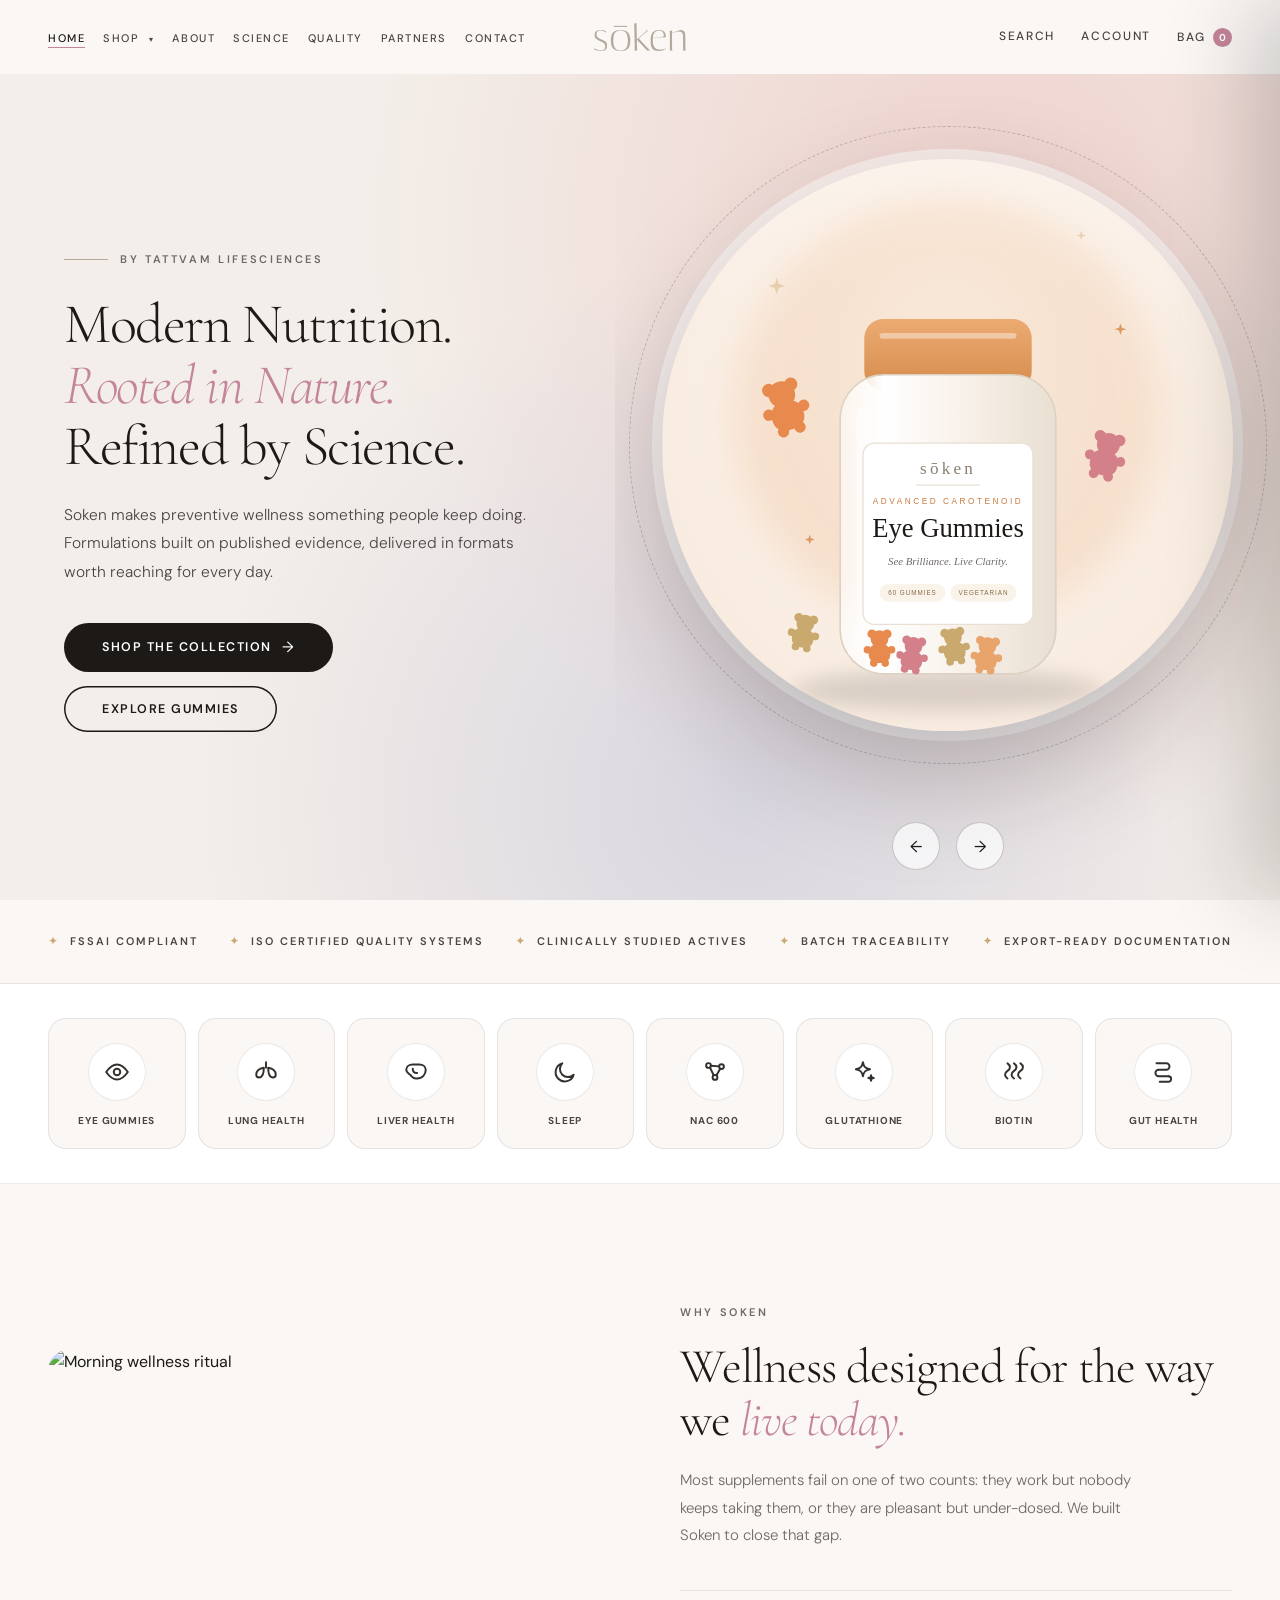
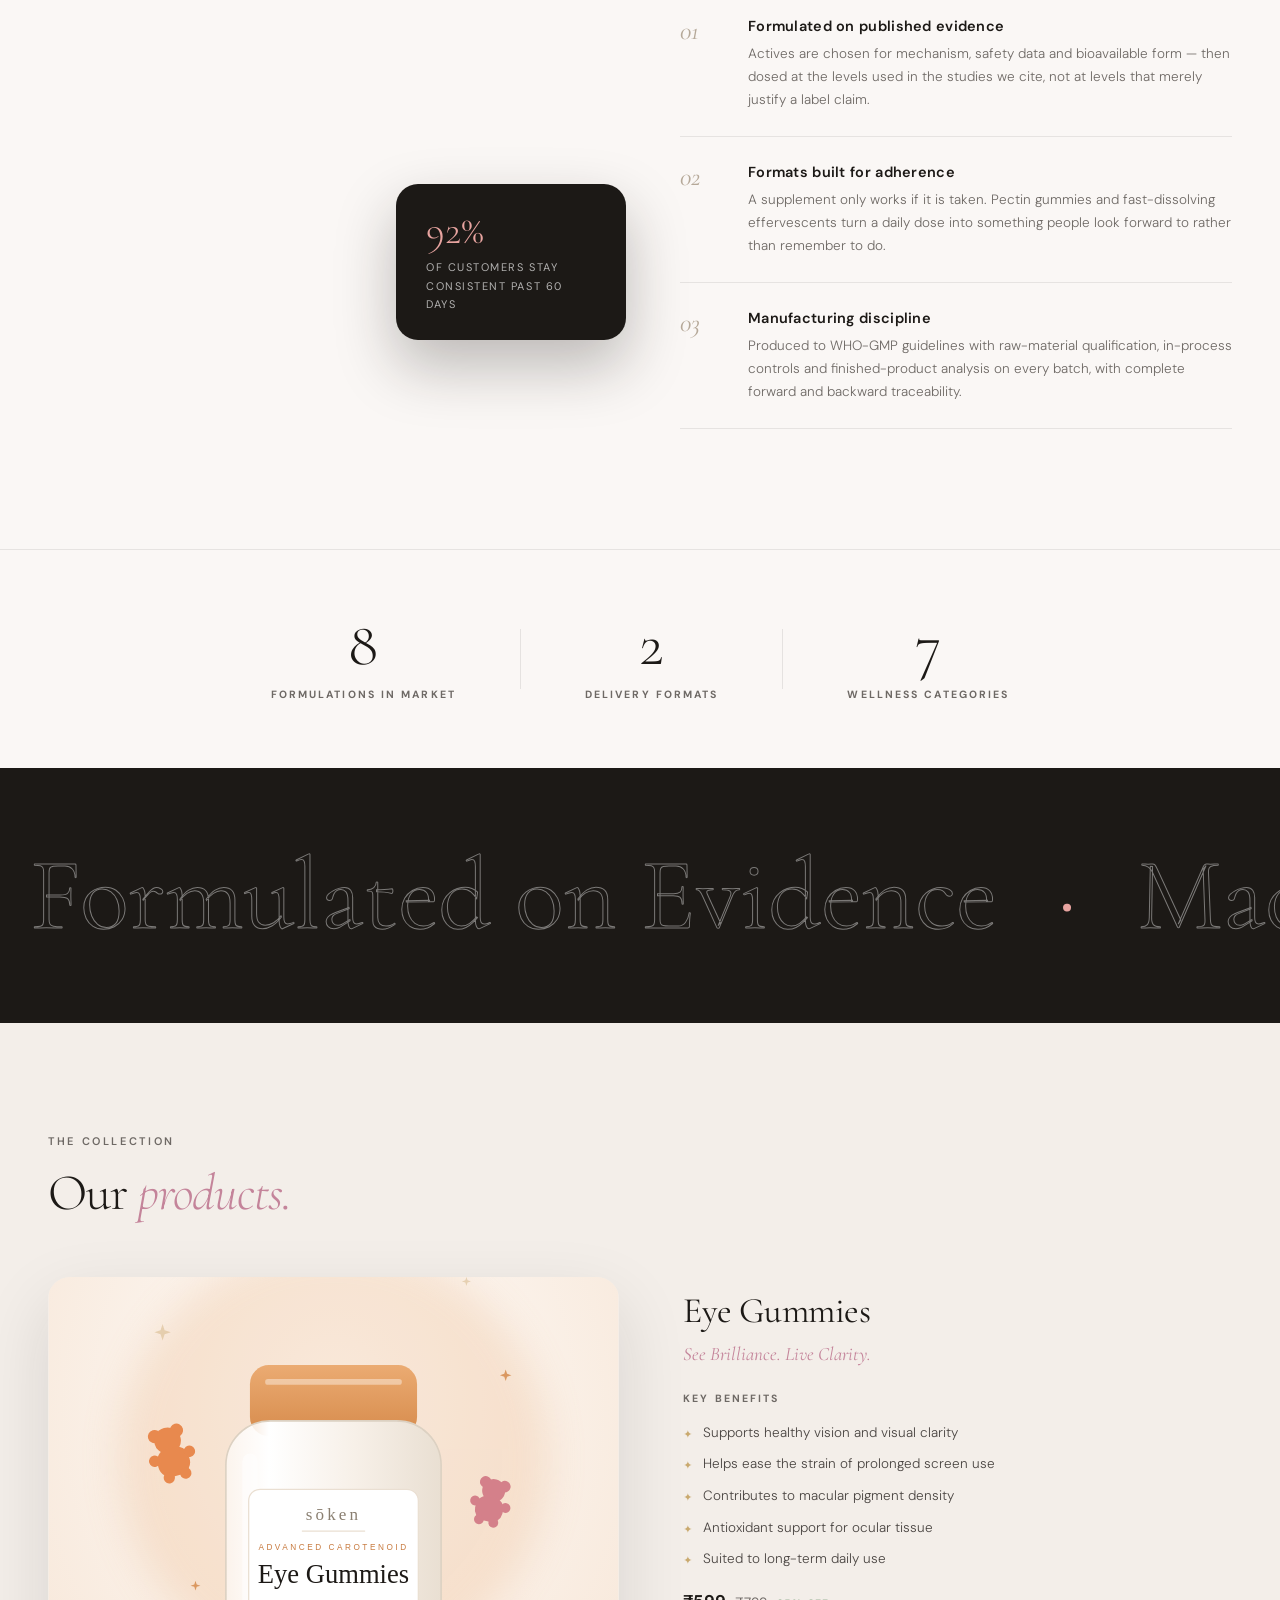
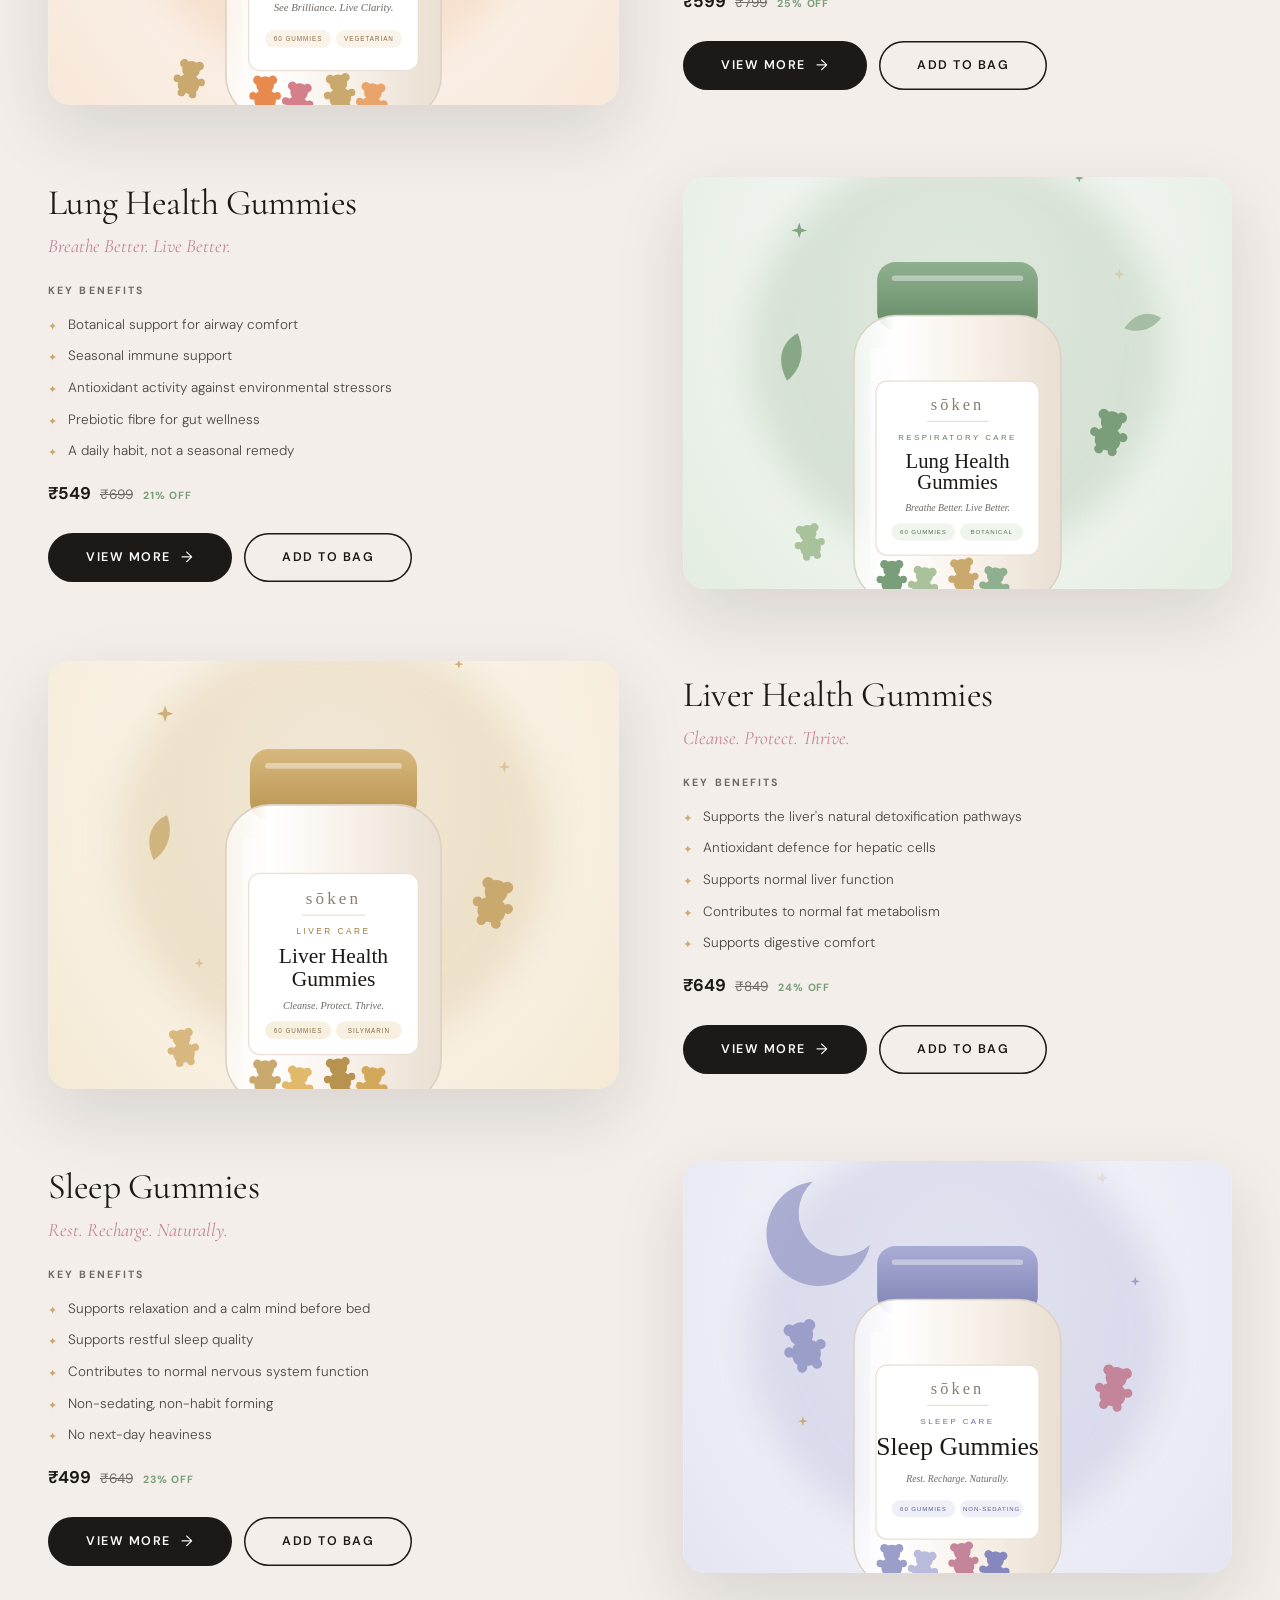
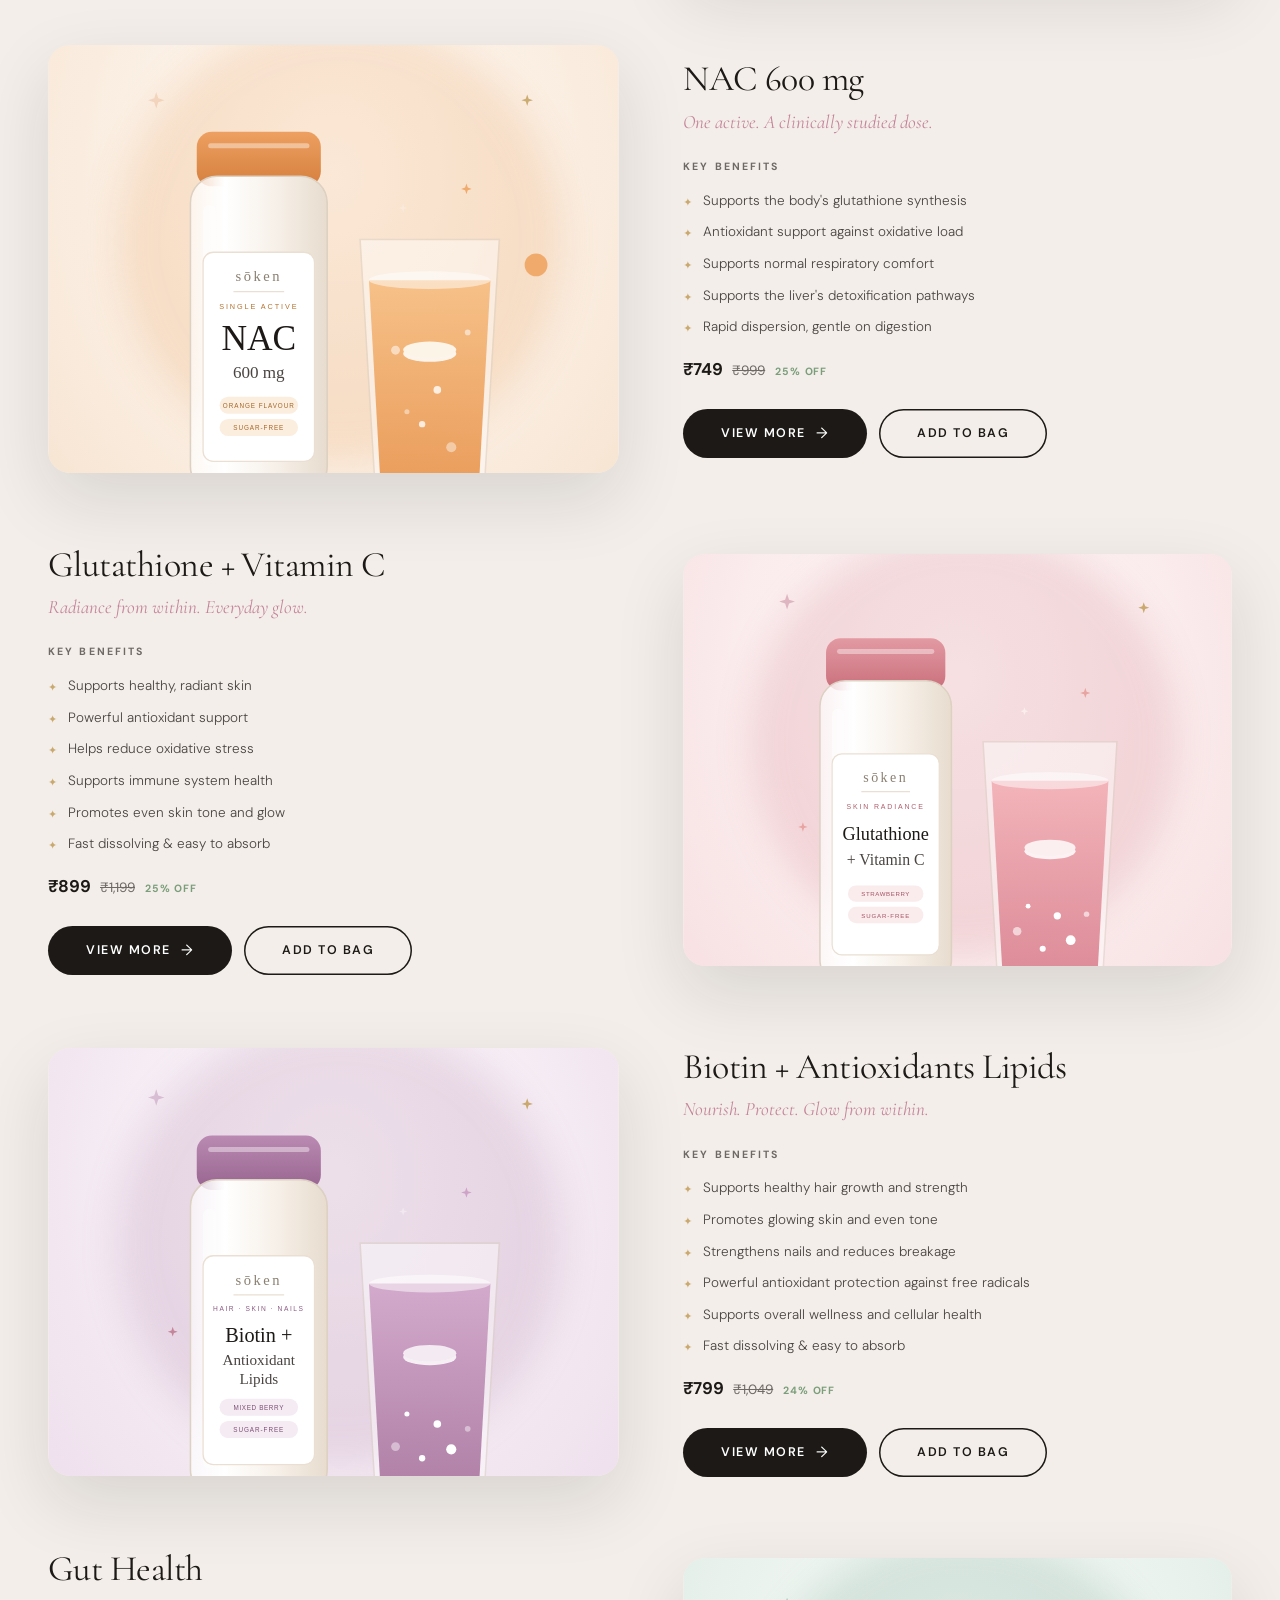
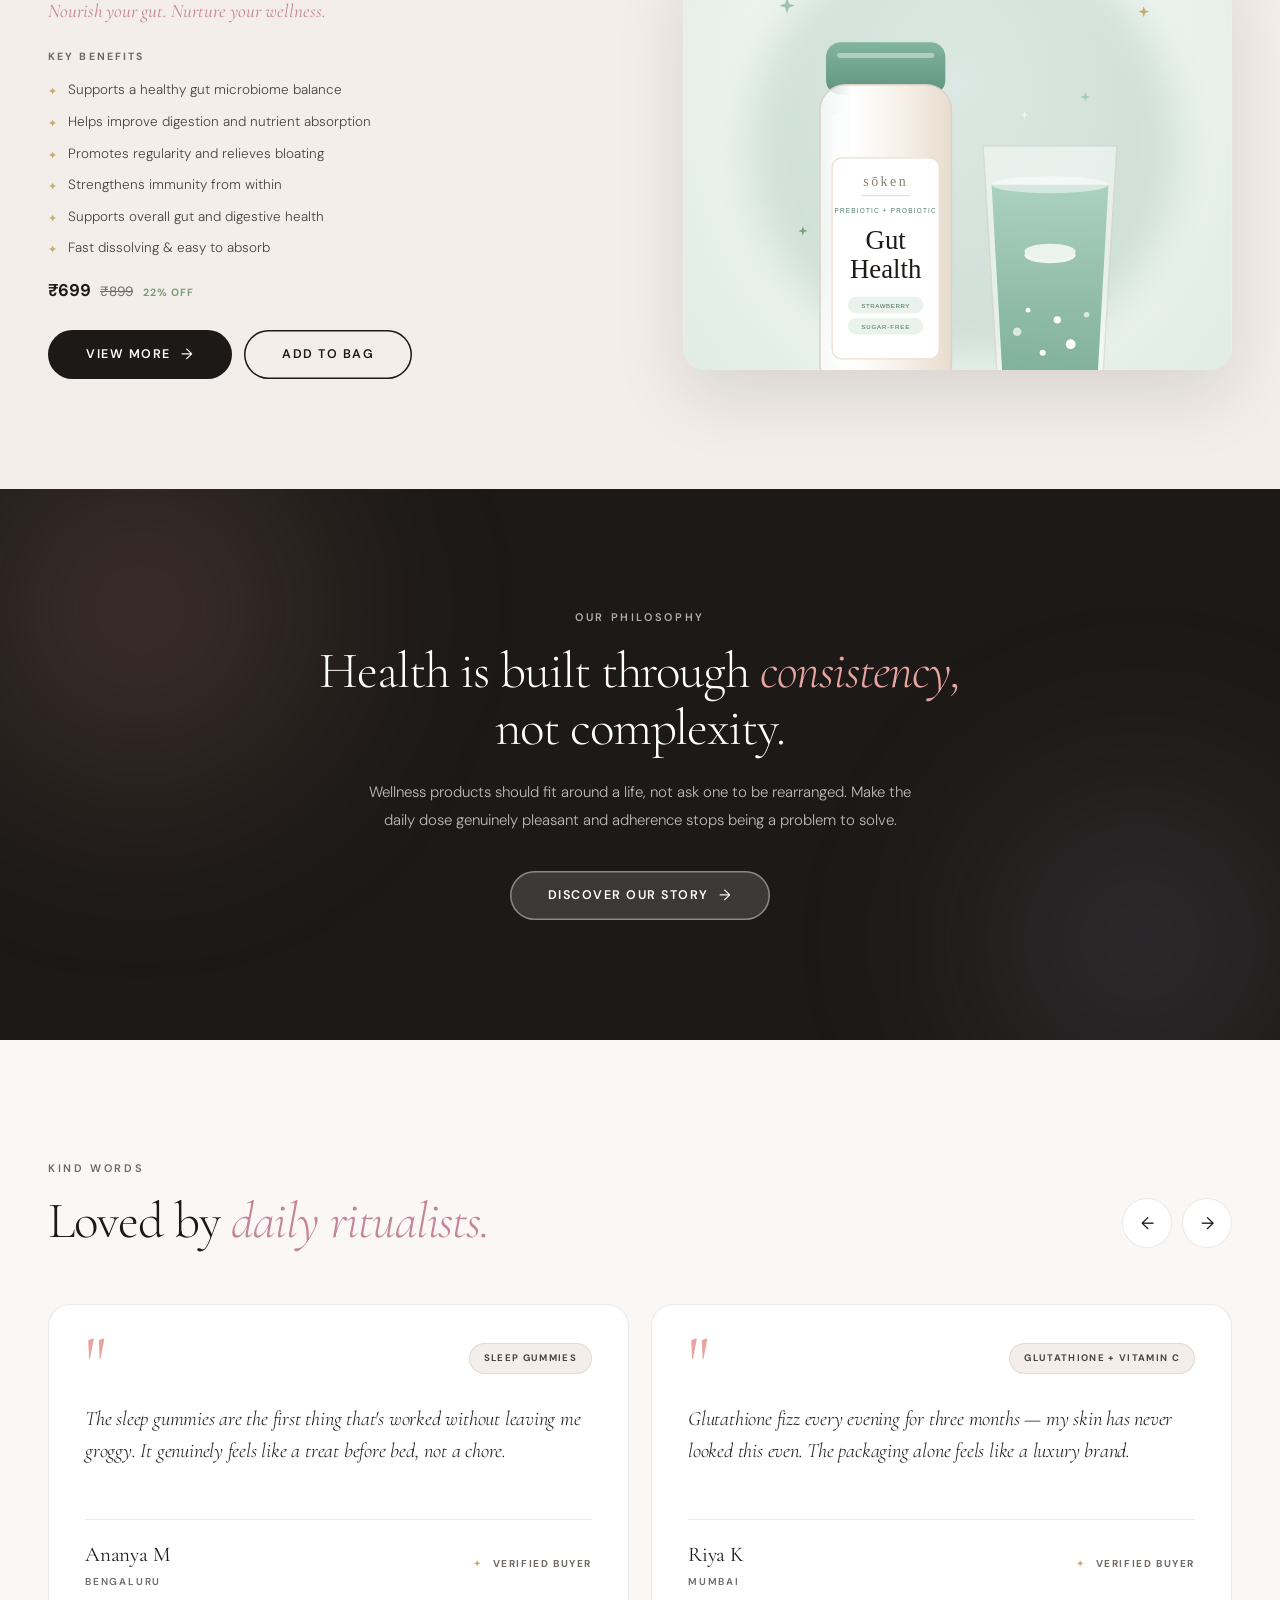
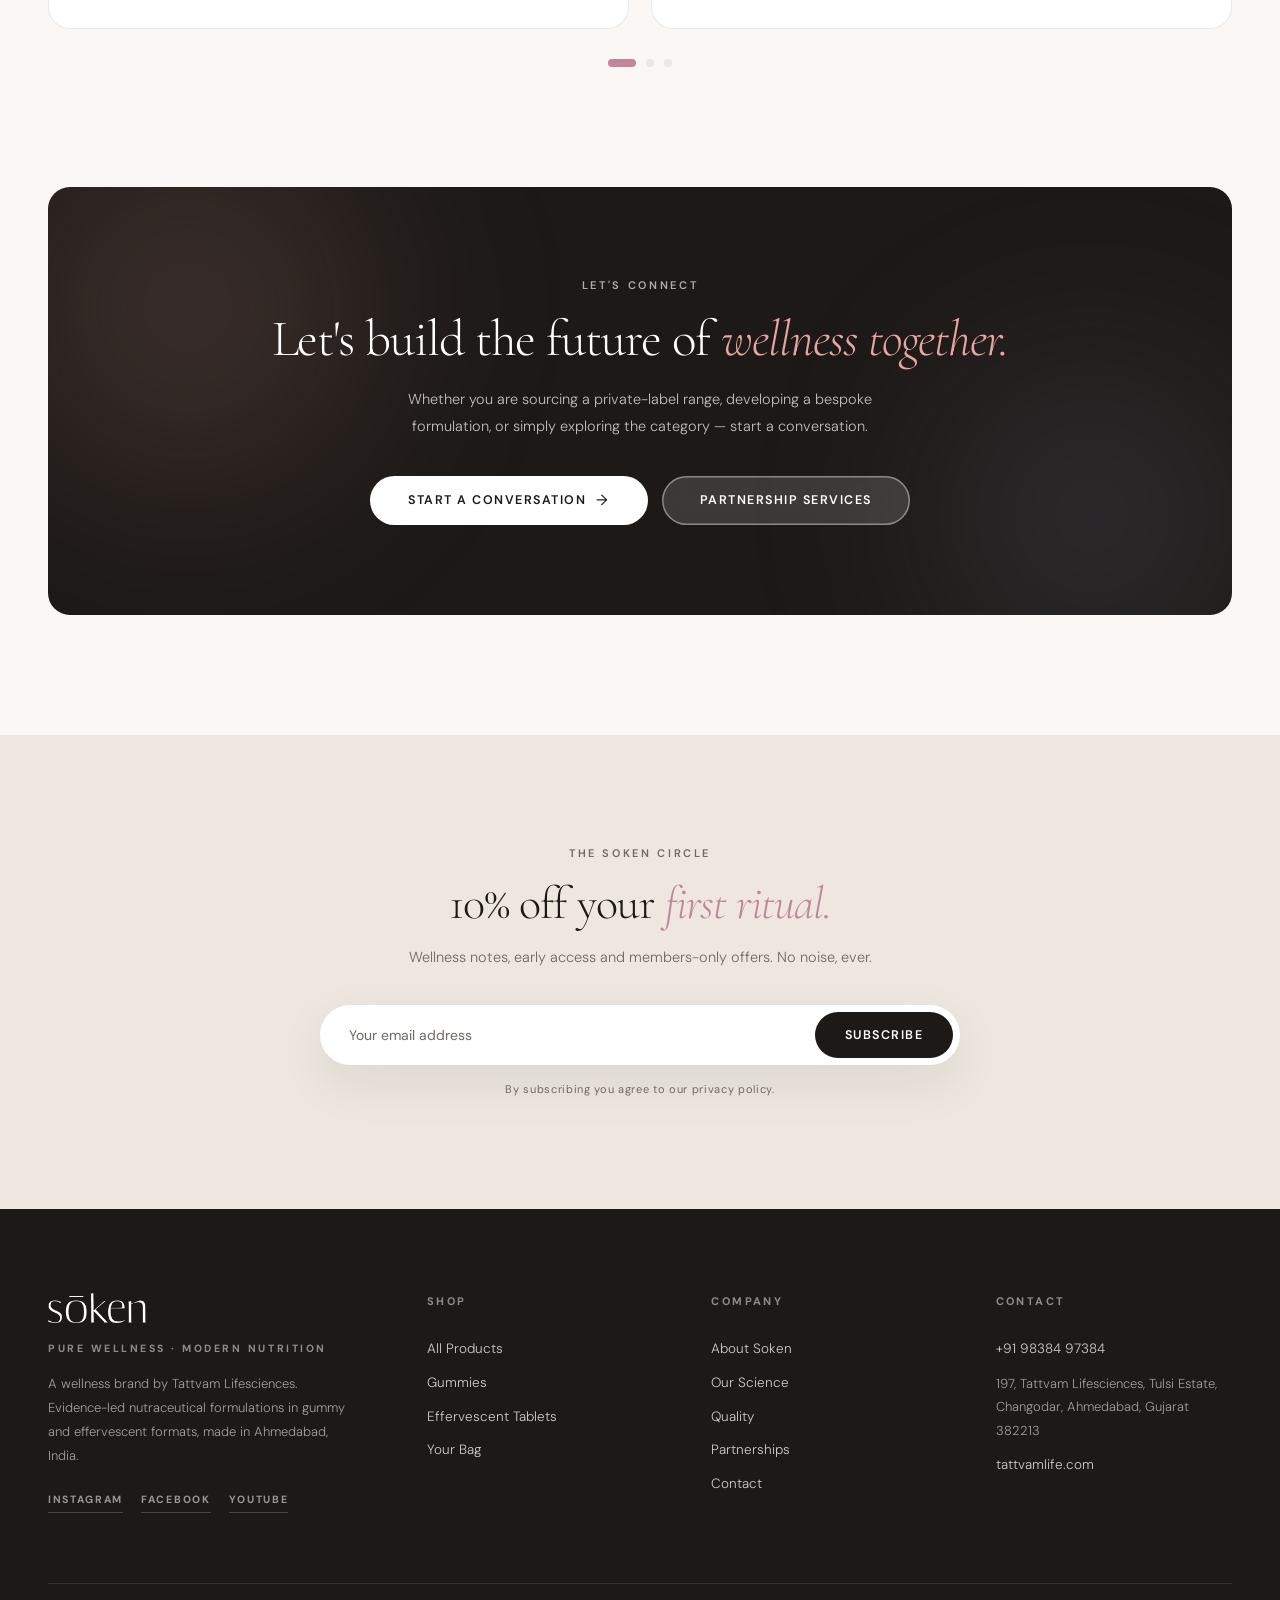
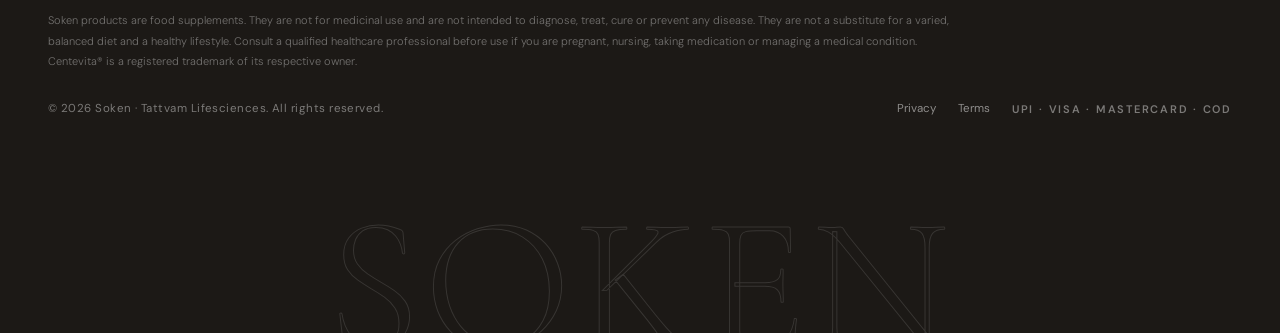
==== commit 9aba3338: "New Chnages" ====
--- a/index.html
+++ b/index.html
@@ -9,7 +9,7 @@
 <link rel="preconnect" href="https://fonts.googleapis.com">
 <link rel="preconnect" href="https://fonts.gstatic.com" crossorigin>
 <link href="https://fonts.googleapis.com/css2?family=Cormorant+Garamond:ital,wght@0,300;0,400;0,500;1,300;1,400&family=DM+Sans:opsz,wght@9..40,300;9..40,400;9..40,500;9..40,600;9..40,700&display=swap" rel="stylesheet">
-<link rel="stylesheet" href="assets/css/style.css?v=2">
+<link rel="stylesheet" href="assets/css/style.css?v=11">
 </head>
 <body data-page="home">
 
@@ -102,7 +102,10 @@
   </div>
 </section>
 
-<!-- ===== AT A GLANCE (counts + product quick nav) ===== -->
+<!-- ===== STICKY ZONE: quick nav stays pinned until the collection ends ===== -->
+<div class="gl-zone">
+
+<!-- ===== AT A GLANCE (product quick nav) ===== -->
 <section class="glance">
   <div class="ct">
     <div class="gl-prods rv">
@@ -115,6 +118,7 @@
       <a href="#p-biotin-antiox"><span class="ic"><img src="assets/img/icons/biotin.svg" alt="" width="26" height="26"></span><span class="tx">Biotin</span></a>
       <a href="#p-gut-health"><span class="ic"><img src="assets/img/icons/gut.svg" alt="" width="26" height="26"></span><span class="tx">Gut Health</span></a>
     </div>
+    <div class="gl-cap" id="gl-cap" aria-hidden="true"></div>
   </div>
 </section>
 
@@ -191,6 +195,8 @@
     <div class="bl-list" id="best-list"></div>
   </div>
 </section>
+
+</div><!-- /gl-zone -->
 
 <!-- ===== PHILOSOPHY ===== -->
 <section class="values">
@@ -351,6 +357,6 @@
   <div class="ftr-word" aria-hidden="true">SOKEN</div>
 </footer>
 
-<script src="assets/js/store.js?v=2"></script>
+<script src="assets/js/store.js?v=11"></script>
 </body>
 </html>
--- a/assets/css/style.css
+++ b/assets/css/style.css
@@ -18,8 +18,9 @@
 }
 
 *,*::before,*::after{box-sizing:border-box;margin:0;padding:0}
-html{scroll-behavior:smooth;font-size:16px}
-body{font-family:var(--fb);background:var(--cream);color:var(--ink);line-height:1.6;overflow-x:hidden}
+html{scroll-behavior:smooth;font-size:16px;overflow-x:hidden;overflow-x:clip}
+body{font-family:var(--fb);background:var(--cream);color:var(--ink);line-height:1.6;
+  overflow-x:hidden;overflow-x:clip}
 img{display:block;max-width:100%}
 a{text-decoration:none;color:inherit}
 button{font-family:inherit;cursor:pointer}
@@ -199,9 +200,13 @@
 }
 
 
-/* ===== AT A GLANCE (counts + product quick nav) ===== */
-.glance{background:var(--white);border-bottom:1px solid var(--line);padding:72px 0}
-.gl-stats{display:flex;align-items:center;justify-content:center;gap:clamp(28px,5vw,72px);flex-wrap:wrap;margin-bottom:52px}
+/* ===== AT A GLANCE (product quick nav) — sticky under the header ===== */
+.glance{position:sticky;top:var(--hdr-h);z-index:90;
+  background:var(--white);border-bottom:1px solid var(--line);padding:34px 0;
+  transition:padding .4s var(--ease),background .4s var(--ease),box-shadow .4s var(--ease)}
+.glance.stuck{padding:12px 0;background:rgba(255,255,255,.9);backdrop-filter:blur(18px);
+  box-shadow:0 10px 30px rgba(28,25,22,.07)}
+.gl-stats{display:flex;align-items:center;justify-content:center;gap:clamp(28px,5vw,72px);flex-wrap:wrap}
 .gl-s{text-align:center}
 .gl-s .n{font-family:var(--fd);font-size:clamp(46px,4.8vw,68px);font-weight:300;line-height:1;color:var(--ink)}
 .gl-s .l{margin-top:12px;font-size:10.5px;font-weight:700;letter-spacing:.2em;text-transform:uppercase;color:var(--ink-light)}
@@ -213,15 +218,31 @@
   text-align:center;line-height:1.4;transition:all .35s var(--ease)}
 .gl-prods .ic{width:58px;height:58px;border-radius:50%;background:var(--white);border:1px solid var(--line);
   display:flex;align-items:center;justify-content:center;transition:all .35s var(--ease)}
-.gl-prods img{width:26px;height:26px}
+.gl-prods img{width:26px;height:26px;transition:width .35s var(--ease),height .35s var(--ease)}
 .gl-prods a:hover{transform:translateY(-5px);border-color:var(--mauve);color:var(--ink);
   box-shadow:0 18px 40px rgba(28,25,22,.1)}
 .gl-prods a:hover .ic{background:rgba(232,164,160,.22);border-color:var(--mauve)}
-@media(max-width:1100px){.gl-prods{grid-template-columns:repeat(4,1fr)}}
+.gl-cap{display:none}
+/* current product while scrolling the collection */
+.gl-prods a.on{border-color:var(--mauve);color:var(--ink);background:var(--white)}
+.gl-prods a.on .ic{background:rgba(232,164,160,.22);border-color:var(--mauve)}
+/* compact row once the bar is pinned */
+.glance.stuck .gl-prods{gap:9px}
+.glance.stuck .gl-prods a{flex-direction:row;justify-content:center;gap:11px;padding:10px 12px;
+  border-radius:var(--rp);font-size:10px;color:var(--ink)}
+.glance.stuck .gl-prods .ic{width:40px;height:40px;flex-shrink:0}
+.glance.stuck .gl-prods img{width:24px;height:24px}
+.glance.stuck .gl-prods a:hover{transform:none;box-shadow:none}
+@media(max-width:1100px){
+  .gl-prods{grid-template-columns:repeat(4,1fr)}
+  .glance.stuck .gl-prods a .tx{display:none}
+  .glance.stuck .gl-prods{grid-template-columns:repeat(8,1fr)}
+}
 @media(max-width:560px){
   .gl-prods{grid-template-columns:repeat(2,1fr)}
   .gl-div{display:none}
   .gl-stats{gap:28px}
+  .glance{position:static}
 }
 
 /* ===== COUNTS BAND ===== */
@@ -299,7 +320,8 @@
 
 /* ===== BESTSELLER SHOWCASE (alternating rows) ===== */
 .bl-list{display:flex;flex-direction:column;gap:72px}
-.bl-item{display:grid;grid-template-columns:1.02fr .98fr;gap:clamp(32px,5vw,72px);align-items:center}
+.bl-item{display:grid;grid-template-columns:1.02fr .98fr;gap:clamp(32px,5vw,72px);align-items:center;
+  scroll-margin-top:calc(var(--hdr-h) + 110px)}
 .bl-item:nth-child(even) .bl-img{order:2}
 .bl-img{position:relative;display:block;border-radius:var(--rc);overflow:hidden;aspect-ratio:4/3;
   box-shadow:0 26px 70px rgba(28,25,22,.12)}
@@ -312,6 +334,11 @@
 .bl-tx h3 a:hover{color:var(--mauve)}
 .bl-tag{font-family:var(--fd);font-style:italic;font-size:19px;color:var(--mauve);margin-top:7px}
 .bl-tx p{margin-top:16px;font-size:14px;font-weight:300;color:var(--ink-mid);line-height:1.85;max-width:500px}
+.bl-bh{margin-top:22px;font-size:10.5px;font-weight:700;letter-spacing:.2em;text-transform:uppercase;color:var(--ink-light)}
+.bl-ben{list-style:none;margin-top:14px;display:grid;gap:10px;max-width:520px}
+.bl-ben li{display:flex;align-items:flex-start;gap:11px;font-size:13.5px;font-weight:300;
+  color:var(--ink-mid);line-height:1.6}
+.bl-ben li i{font-style:normal;color:var(--honey);font-size:11px;margin-top:4px;flex-shrink:0}
 .bl-price{margin-top:18px;font-size:17px;font-weight:700}
 .bl-price s{color:var(--ink-light);font-weight:400;margin-left:9px;font-size:13.5px}
 .bl-price .off{margin-left:10px;font-size:10.5px;font-weight:700;letter-spacing:.08em;text-transform:uppercase;color:var(--sage)}
@@ -784,3 +811,135 @@
 .done p{margin-top:14px;font-size:14.5px;color:var(--ink-light);max-width:420px;margin-inline:auto;line-height:1.8}
 .done .oid{margin-top:20px;font-size:12px;font-weight:700;letter-spacing:.2em;text-transform:uppercase;color:var(--ink)}
 .done .btn{margin-top:34px}
+
+
+/* =========================================================
+   MOBILE REFINEMENTS
+   ========================================================= */
+
+/* --- tablets and below --- */
+/* sticky quick-nav on phones/tablets: all 8 as icons only, one tight row */
+@media(max-width:900px){
+  .glance{position:sticky;top:var(--hdr-h);z-index:90;padding:9px 0;
+    border-bottom:1px solid var(--line)}
+  .glance.stuck{padding:7px 0;background:rgba(255,255,255,.94);backdrop-filter:blur(16px);
+    box-shadow:0 6px 20px rgba(28,25,22,.08)}
+  .gl-prods,.glance.stuck .gl-prods{display:flex!important;grid-template-columns:none!important;
+    justify-content:space-between;align-items:center;gap:4px;padding:0;overflow:hidden;max-width:100%}
+  .gl-prods a,.glance.stuck .gl-prods a{flex:0 1 auto;min-width:0;flex-direction:row;gap:0;padding:0;
+    border:none;background:none;box-shadow:none;border-radius:50%;transform:none}
+  .gl-prods a .tx,.glance.stuck .gl-prods a .tx{display:none!important}
+  /* icons scale with the viewport so all eight always fit, 320px phones included */
+  .gl-prods .ic,.glance.stuck .gl-prods .ic{width:clamp(28px,9.2vw,40px);height:clamp(28px,9.2vw,40px);
+    background:var(--white);border:1px solid var(--line)}
+  .gl-prods img,.glance.stuck .gl-prods img{width:clamp(15px,4.8vw,21px);height:clamp(15px,4.8vw,21px)}
+  .gl-prods a.on .ic{background:rgba(232,164,160,.28);border-color:var(--mauve)}
+  .gl-prods a:hover .ic{background:rgba(232,164,160,.28);border-color:var(--mauve)}
+  /* one shared caption under the row — no per-icon tooltip, so nothing can overflow */
+  .gl-cap{display:block;margin-top:7px;text-align:center;min-height:12px;
+    font-size:9px;font-weight:700;letter-spacing:.16em;text-transform:uppercase;
+    color:var(--mauve);opacity:0;transition:opacity .3s var(--ease)}
+  .gl-cap.on{opacity:1}
+}
+
+@media(max-width:768px){
+  /* vertical rhythm: desktop padding is far too tall on a phone */
+  .sec{padding:64px 0}
+  .tsl,.news,.values,.ritual{padding:64px 0}
+  .counts{padding:44px 0}
+  .ctab{padding-bottom:64px}
+  .cats{padding:64px 0 0}
+  .shop-pad{padding-bottom:64px}
+  .sec-hd{margin-bottom:34px;flex-direction:column;align-items:flex-start;gap:18px}
+  .sec-hd.center{align-items:center}
+
+  /* marquee: giant type overflowed the band */
+  .mq{padding:38px 0}
+  .mq-t{font-size:clamp(30px,7.5vw,44px);padding:0 16px}
+
+  /* counts */
+  .gl-stats{gap:20px}
+  .gl-s .n{font-size:40px}
+  .gl-s .l{margin-top:8px;font-size:9px;letter-spacing:.14em}
+
+  /* trust strip */
+  .trust-in{padding:20px 0;gap:8px 18px}
+  .trust-i{font-size:9.5px;letter-spacing:.12em}
+
+  /* product rows: full-width buttons instead of a cramped pair */
+  .bl-list{gap:44px}
+  .bl-img{aspect-ratio:4/3.2}
+  .bl-tx h3{font-size:28px}
+  .bl-tag{font-size:16px}
+  .bl-bh{margin-top:18px}
+  .bl-ben{gap:8px;max-width:none}
+  .bl-ben li{font-size:13px}
+  .bl-btns{gap:10px}
+  .bl-btns .btn{width:100%}
+
+  /* why-soken badge sat over the image edge */
+  .rit-grid{gap:44px}
+  .rit-badge{position:static;max-width:none;margin-top:16px;padding:20px 22px}
+  .rit-media .big{aspect-ratio:4/3.4}
+
+  /* hero — size the circle to the space that's actually left below the arrows */
+  .hero-r{height:auto;min-height:0;padding:26px 0 82px}
+  .hs-round{width:min(68vw,290px)}
+  .hs-ring{width:min(76vw,324px)}
+  .hero-sub{font-size:14.5px}
+  .hero-btns .btn{width:100%}
+
+  /* interior page banners */
+  .phd{padding:calc(var(--hdr-h) + 54px) 0 46px}
+  .phd p{font-size:14px}
+  .phd .btn-row .btn{width:100%}
+
+  /* dark CTA / philosophy bands */
+  .ctab-card{padding:48px 24px}
+  .ctab-card .btn-row .btn,.values .btn-row .btn{width:100%}
+  .statrow{gap:30px;margin-top:36px}
+  .statx .n{font-size:32px}
+
+  /* footer */
+  .ftr{padding:56px 0 0}
+  .ftr-grid{gap:34px;padding-bottom:44px}
+  .ftr-word{font-size:clamp(64px,20vw,110px);margin-top:32px}
+  .ftr-bot{flex-direction:column;align-items:flex-start;gap:12px}
+  /* two link columns side by side instead of one long list */
+  .ftr-grid{grid-template-columns:1fr 1fr!important;gap:30px 22px}
+  .ftr-brand{grid-column:1/-1}
+  .ftr h5{margin-bottom:14px}
+  .ftr-col a{padding:5px 0;font-size:13px}
+
+  /* product detail */
+  .pdp{padding:44px 0 64px}
+  .pdp-buy{gap:10px}
+  .pdp-buy .btn{min-width:100%}
+  .pdp-desc{max-width:none}
+  .pdp-meta{gap:14px}
+
+  /* cart + checkout */
+  .cartpg,.chk{padding-bottom:64px}
+  .sum,.chk-sum{padding:26px 22px}
+
+  /* info pages */
+  .icard{padding:26px 22px}
+  .vm-card{padding:30px 24px}
+  .side-card{padding:32px 24px}
+  .split{gap:34px}
+}
+
+/* --- small phones --- */
+@media(max-width:480px){
+  .ct{padding:0 18px}
+  .hero-r{padding:20px 0 74px}
+  .hs-round{width:min(70vw,250px)}
+  .hs-ring{width:min(78vw,282px)}
+  .gl-prods,.glance.stuck .gl-prods{gap:3px}
+  .gl-stats{flex-direction:column;gap:22px}
+  .mq-t{font-size:clamp(26px,8vw,34px)}
+  .btn{padding:15px 26px;font-size:11.5px}
+  .tsl-arrows .tsl-ar{width:44px;height:44px}
+  .news-form{padding:6px}
+  .drawer{width:100vw}
+}
